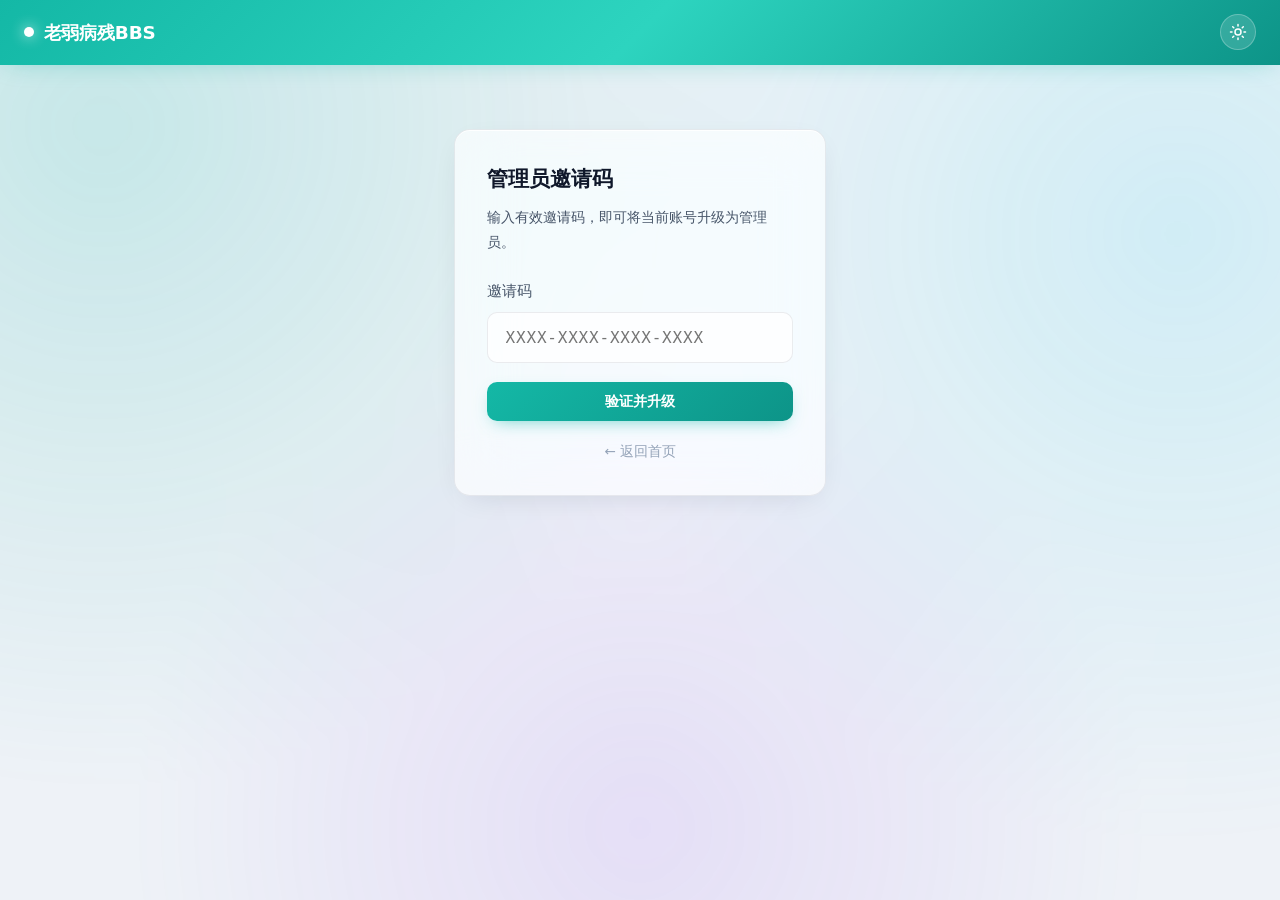
==== admin-entry.html @ 7c7fd23f "Add files via upload" ====
<!DOCTYPE html>
<html lang="zh-CN" data-theme="dark">
<head>
<meta charset="UTF-8">
<meta name="viewport" content="width=device-width, initial-scale=1.0">
<meta name="robots" content="noindex, nofollow">
<title>·</title>
<link rel="stylesheet" href="assets/style.css">
<script>
  (function () {
    try {
      const saved = localStorage.getItem('theme')
      const prefersDark = window.matchMedia('(prefers-color-scheme: dark)').matches
      document.documentElement.setAttribute('data-theme', saved || (prefersDark ? 'dark' : 'light'))
    } catch (e) {}
  })()
</script>
</head>
<body>

<nav class="main-header">
  <div class="header-inner">
    <a href="index.html" class="brand nav-logo">
      <span class="brand-name">老弱病残BBS</span>
    </a>
    <div style="flex:1;"></div>
    <div class="header-actions">
      <button class="theme-toggle" id="theme-toggle" aria-label="切换主题">
        <svg class="icon-sun" viewBox="0 0 24 24" fill="none" stroke="currentColor" stroke-width="2" stroke-linecap="round" stroke-linejoin="round">
          <circle cx="12" cy="12" r="4"/>
          <path d="M12 2v2M12 20v2M4.93 4.93l1.41 1.41M17.66 17.66l1.41 1.41M2 12h2M20 12h2M6.34 17.66l-1.41 1.41M19.07 4.93l-1.41 1.41"/>
        </svg>
        <svg class="icon-moon" viewBox="0 0 24 24" fill="none" stroke="currentColor" stroke-width="2" stroke-linecap="round" stroke-linejoin="round">
          <path d="M21 12.79A9 9 0 1 1 11.21 3 7 7 0 0 0 21 12.79z"/>
        </svg>
      </button>
    </div>
  </div>
</nav>

<div class="page" style="max-width:420px;padding-top:4rem;">
  <div class="card" style="padding:2rem;">
    <h2 style="margin-bottom:0.5rem;">管理员邀请码</h2>
    <p style="color:var(--text-dim);font-size:0.9rem;margin-bottom:1.5rem;">
      输入有效邀请码，即可将当前账号升级为管理员。
    </p>

    <div id="msg" class="msg" style="display:none;"></div>

    <form id="form">
      <div class="form-group">
        <label>邀请码</label>
        <input id="code" type="text" required placeholder="XXXX-XXXX-XXXX-XXXX"
               autocomplete="off" autocapitalize="characters" spellcheck="false"
               style="font-family:ui-monospace,monospace;letter-spacing:0.05em;">
      </div>
      <button type="submit" class="btn btn-primary" style="width:100%;" id="submit-btn">
        验证并升级
      </button>
    </form>

    <p style="text-align:center;margin-top:1.2rem;font-size:0.85rem;">
      <a href="index.html" style="color:var(--text-muted);">← 返回首页</a>
    </p>
  </div>
</div>

<script type="module">
import { supabase } from './assets/supabase.js'
import { $, showMsg, initTheme, getUser } from './assets/app.js'

initTheme()

const user = await getUser()
if (!user) {
  const redirect = encodeURIComponent(location.pathname)
  location.href = `login.html?redirect=${redirect}`
  throw new Error('redirecting')
}

// ★ 已是管理员直接跳走，不允许重复兑换
const { data: meProfile } = await supabase
  .from('profiles')
  .select('role')
  .eq('id', user.id)
  .single()

if (meProfile?.role === 'admin') {
  location.href = 'admin.html'
  throw new Error('already admin')
}

$('#form').onsubmit = async (e) => {
  e.preventDefault()
  const btn = $('#submit-btn')
  btn.disabled = true
  const orig = btn.textContent
  btn.textContent = '验证中…'

  const code = $('#code').value.trim()

  const { data, error } = await supabase.rpc('redeem_admin_invite', {
    input_code: code
  })

  if (error) {
    showMsg($('#msg'), error.message || '请求失败', 'error')
    btn.disabled = false
    btn.textContent = orig
    return
  }

  if (!data?.success) {
    showMsg($('#msg'), data?.error || '邀请码无效', 'error')
    btn.disabled = false
    btn.textContent = orig
    return
  }

  showMsg($('#msg'), '升级成功，正在进入管理面板…', 'success')
  setTimeout(() => { location.href = 'admin.html' }, 900)
}
</script>
</body>
</html>
---- assets/style.css ----
/* ============================================================
   老弱病残BBS - 完整样式表
   ============================================================ */

* { margin: 0; padding: 0; box-sizing: border-box; }

:root {
  --primary: #14b8a6;
  --primary-light: #2dd4bf;
  --primary-dark: #0d9488;
  --accent: #22d3ee;
  --accent-2: #a855f7;
  --ease: cubic-bezier(0.16, 1, 0.3, 1);
  --ease-smooth: cubic-bezier(0.4, 0, 0.2, 1);
}

/* ============ 深色主题 ============ */
[data-theme="dark"] {
  --bg: #0a0e1a;
  --bg-soft: #0f1422;
  --header-bg: linear-gradient(135deg, #0d9488 0%, #14b8a6 50%, #0f766e 100%);
  --header-text: #f0fdfa;
  --card-bg: rgba(255, 255, 255, 0.055);
  --card-bg-hover: rgba(255, 255, 255, 0.085);
  --card-edge: rgba(255, 255, 255, 0.12);
  --input-bg: rgba(255, 255, 255, 0.05);
  --border: rgba(255, 255, 255, 0.09);
  --border-hover: rgba(45, 212, 191, 0.5);
  --text: #e2e8f0;
  --text-strong: #f8fafc;
  --text-dim: #94a3b8;
  --text-muted: #64748b;
  --card-shadow: 0 8px 32px -12px rgba(0, 0, 0, 0.6),
                 inset 0 1px 0 0 rgba(255, 255, 255, 0.06);
  --card-shadow-hover: 0 20px 44px -20px rgba(20, 184, 166, 0.5),
                       inset 0 1px 0 0 rgba(255, 255, 255, 0.1);
  --blob-1: rgba(20, 184, 166, 0.32);
  --blob-2: rgba(34, 211, 238, 0.22);
  --blob-3: rgba(168, 85, 247, 0.18);
  --noise-opacity: 0.035;
  color-scheme: dark;
}

/* ============ 浅色主题 ============ */
[data-theme="light"] {
  --bg: #eef2f7;
  --bg-soft: #ffffff;
  --header-bg: linear-gradient(135deg, #14b8a6 0%, #2dd4bf 50%, #0d9488 100%);
  --header-text: #ffffff;
  --card-bg: rgba(255, 255, 255, 0.7);
  --card-bg-hover: rgba(255, 255, 255, 0.9);
  --card-edge: rgba(255, 255, 255, 0.95);
  --input-bg: rgba(255, 255, 255, 0.75);
  --border: rgba(15, 23, 42, 0.08);
  --border-hover: rgba(20, 184, 166, 0.45);
  --text: #1e293b;
  --text-strong: #0f172a;
  --text-dim: #475569;
  --text-muted: #94a3b8;
  --card-shadow: 0 8px 32px -14px rgba(15, 23, 42, 0.16),
                 inset 0 1px 0 0 rgba(255, 255, 255, 0.85);
  --card-shadow-hover: 0 20px 44px -20px rgba(20, 184, 166, 0.35),
                       inset 0 1px 0 0 rgba(255, 255, 255, 0.95);
  --blob-1: rgba(20, 184, 166, 0.18);
  --blob-2: rgba(34, 211, 238, 0.14);
  --blob-3: rgba(168, 85, 247, 0.12);
  --noise-opacity: 0.02;
  color-scheme: light;
}

html.theme-transitioning,
html.theme-transitioning *,
html.theme-transitioning *::before,
html.theme-transitioning *::after {
  transition: background-color 0.55s var(--ease-smooth),
              border-color 0.55s var(--ease-smooth),
              color 0.55s var(--ease-smooth),
              box-shadow 0.55s var(--ease-smooth) !important;
}

html { scroll-behavior: smooth; }

body {
  font-family: 'Inter', 'Segoe UI', 'Microsoft YaHei', system-ui, sans-serif;
  background: var(--bg);
  color: var(--text);
  line-height: 1.7;
  min-height: 100vh;
  overflow-x: hidden;
  position: relative;
  -webkit-font-smoothing: antialiased;
  transition: background-color 0.5s var(--ease-smooth), color 0.5s var(--ease-smooth);
}

body::before {
  content: '';
  position: fixed;
  inset: -10%;
  background:
    radial-gradient(circle at 15% 20%, var(--blob-1) 0%, transparent 42%),
    radial-gradient(circle at 85% 30%, var(--blob-2) 0%, transparent 40%),
    radial-gradient(circle at 50% 85%, var(--blob-3) 0%, transparent 42%);
  z-index: -2;
  animation: blobDrift 40s ease-in-out infinite;
  filter: blur(20px);
}
@keyframes blobDrift {
  0%, 100% { transform: translate(0, 0) scale(1); }
  25% { transform: translate(3%, -3%) scale(1.06); }
  50% { transform: translate(-2%, 2%) scale(0.97); }
  75% { transform: translate(2%, 3%) scale(1.04); }
}

body::after {
  content: '';
  position: fixed;
  inset: 0;
  z-index: -1;
  opacity: var(--noise-opacity);
  pointer-events: none;
  background-image: url("data:image/svg+xml,%3Csvg viewBox='0 0 200 200' xmlns='http://www.w3.org/2000/svg'%3E%3Cfilter id='n'%3E%3CfeTurbulence type='fractalNoise' baseFrequency='0.9' numOctaves='3'/%3E%3C/filter%3E%3Crect width='100%25' height='100%25' filter='url(%23n)'/%3E%3C/svg%3E");
  mix-blend-mode: overlay;
}

a { color: var(--primary-light); text-decoration: none; transition: color 0.25s; }
a:hover { color: var(--accent); }

/* ============ 滚动进度条 ============ */
.scroll-progress {
  position: fixed;
  top: 0; left: 0;
  height: 3px; width: 0%;
  background: linear-gradient(90deg, var(--primary), var(--accent));
  z-index: 1000;
  transition: width 0.1s ease-out;
  box-shadow: 0 0 12px rgba(20, 184, 166, 0.8);
}

/* ============ 主 Header ============ */
.main-header {
  background: var(--header-bg);
  color: var(--header-text);
  box-shadow: 0 4px 24px -8px rgba(20, 184, 166, 0.4);
  position: sticky;
  top: 0;
  z-index: 100;
}
.header-inner {
  max-width: 1400px;
  margin: 0 auto;
  padding: 0.9rem 1.5rem;
  display: flex;
  align-items: center;
  gap: 1.5rem;
  position: relative;
  z-index: 1;
}

.brand {
  display: flex;
  align-items: center;
  gap: 0.6rem;
  color: #fff !important;
  font-weight: 800;
  font-size: 1.15rem;
  letter-spacing: -0.01em;
  flex-shrink: 0;
  cursor: pointer;
  text-decoration: none;
}
.brand:hover { color: #fff !important; }
.brand::before {
  content: '';
  width: 10px; height: 10px;
  border-radius: 50%;
  background: #fff;
  box-shadow: 0 0 14px rgba(255,255,255,0.9);
  animation: pulse 2s ease-in-out infinite;
}
.brand-name { color: #fff; }
@keyframes pulse {
  0%, 100% { transform: scale(1); opacity: 1; }
  50% { transform: scale(1.3); opacity: 0.7; }
}

.main-nav {
  display: flex;
  gap: 0.3rem;
  flex-wrap: wrap;
  flex: 1;
  min-width: 0;
  flex-shrink: 1;
}
.main-nav a {
  color: rgba(255,255,255,0.85) !important;
  padding: 0.5rem 1rem;
  border-radius: 8px;
  font-size: 0.95rem;
  font-weight: 500;
  text-decoration: none;
  display: inline-block;
}
.main-nav a:hover,
.main-nav a.active {
  color: #fff !important;
  background: rgba(255,255,255,0.15);
}

.header-actions {
  display: flex;
  align-items: center;
  gap: 0.7rem;
  flex-shrink: 0;
}
.nav-right { display: flex; align-items: center; gap: 0.5rem; }

/* ============ 顶部搜索框 ============ */
.header-search {
  display: flex;
  align-items: center;
  gap: 0.5rem;
  position: relative;
  flex: 0 0 auto;
  width: 220px;
  padding: 0 0.9rem;
  height: 38px;
  background: rgba(255,255,255,0.12);
  border: 1px solid rgba(255,255,255,0.22);
  border-radius: 999px;
  transition: all 0.3s var(--ease);
}
.header-search:focus-within {
  background: rgba(255,255,255,0.22);
  border-color: rgba(255,255,255,0.45);
  box-shadow: 0 0 0 3px rgba(255,255,255,0.1);
  width: 260px;
}
.header-search .search-icon {
  width: 16px; height: 16px;
  stroke: rgba(255,255,255,0.75);
  flex-shrink: 0;
}
.header-search input {
  flex: 1;
  background: transparent;
  border: none;
  padding: 0;
  color: #fff;
  font-family: inherit;
  font-size: 0.9rem;
  outline: none;
  min-width: 0;
  height: auto;
  box-shadow: none;
}
.header-search input::placeholder { color: rgba(255,255,255,0.6); }
.header-search input:focus { box-shadow: none; background: transparent; border: none; }
.search-clear {
  width: 22px; height: 22px;
  border-radius: 50%;
  border: none;
  background: rgba(255,255,255,0.2);
  color: #fff;
  display: flex;
  align-items: center;
  justify-content: center;
  cursor: pointer;
  padding: 0;
  flex-shrink: 0;
  transition: background 0.2s;
}
.search-clear:hover { background: rgba(255,255,255,0.35); }
.search-clear svg { width: 12px; height: 12px; stroke: currentColor; }

/* ============ 主题切换 ============ */
.theme-toggle {
  width: 36px; height: 36px;
  border-radius: 50%;
  background: rgba(255,255,255,0.15);
  border: 1px solid rgba(255,255,255,0.25);
  display: flex;
  align-items: center;
  justify-content: center;
  cursor: pointer;
  position: relative;
  overflow: hidden;
  transition: transform 0.4s var(--ease), background 0.3s;
}
.theme-toggle:hover {
  transform: rotate(18deg) scale(1.08);
  background: rgba(255,255,255,0.25);
}
.theme-toggle svg {
  width: 18px; height: 18px;
  position: absolute;
  top: 50%; left: 50%;
  margin: -9px 0 0 -9px;
  stroke: #fff;
  transition: opacity 0.45s var(--ease), transform 0.55s var(--ease);
}
[data-theme="dark"] .icon-sun { opacity: 0; transform: rotate(90deg) scale(0.4); }
[data-theme="dark"] .icon-moon { opacity: 1; transform: rotate(0) scale(1); }
[data-theme="light"] .icon-sun { opacity: 1; transform: rotate(0) scale(1); }
[data-theme="light"] .icon-moon { opacity: 0; transform: rotate(-90deg) scale(0.4); }

/* ============ 用户悬停菜单 ============ */
.user-menu { position: relative; z-index: 9999; }
.user-trigger {
  display: inline-flex;
  align-items: center;
  gap: 0.5rem;
  padding: 0.35rem 0.75rem 0.35rem 0.35rem;
  border-radius: 999px;
  background: rgba(255,255,255,0.12);
  border: 1px solid rgba(255,255,255,0.22);
  color: #fff;
  font-family: inherit;
  font-size: 0.9rem;
  font-weight: 600;
  cursor: pointer;
  transition: all 0.25s var(--ease);
}
.user-trigger:hover {
  background: rgba(255,255,255,0.22);
  border-color: rgba(255,255,255,0.4);
}
.user-avatar {
  width: 28px; height: 28px;
  border-radius: 50%;
  background: linear-gradient(135deg, #fff, #d1fae5);
  color: var(--primary-dark);
  display: flex;
  align-items: center;
  justify-content: center;
  font-weight: 800;
  font-size: 0.85rem;
  flex-shrink: 0;
}
.user-name { max-width: 90px; overflow: hidden; text-overflow: ellipsis; white-space: nowrap; }
.user-wood {
  display: inline-flex;
  align-items: center;
  gap: 0.2rem;
  padding: 0.15rem 0.5rem;
  border-radius: 999px;
  background: rgba(255,255,255,0.15);
  font-size: 0.78rem;
  font-weight: 700;
}
.user-wood svg { width: 12px; height: 12px; }
.user-trigger .chevron {
  width: 14px; height: 14px;
  transition: transform 0.3s var(--ease);
}
.user-menu.open .chevron { transform: rotate(180deg); }

.user-dropdown {
  position: absolute;
  top: calc(100% + 10px);
  right: 0;
  min-width: 240px;
  padding: 0.4rem;
  background: var(--card-bg);
  backdrop-filter: blur(28px) saturate(180%);
  -webkit-backdrop-filter: blur(28px) saturate(180%);
  border: 1px solid var(--border);
  border-radius: 14px;
  box-shadow: 0 20px 44px -20px rgba(0,0,0,0.6),
              0 0 0 1px rgba(255,255,255,0.05);
  opacity: 0;
  visibility: hidden;
  transform: translateY(-6px) scale(0.98);
  transform-origin: top right;
  transition: opacity 0.22s var(--ease), transform 0.22s var(--ease),
              visibility 0.22s var(--ease);
  z-index: 9999;
}
.user-menu.open .user-dropdown {
  opacity: 1;
  visibility: visible;
  transform: translateY(0) scale(1);
}

.dropdown-header {
  display: flex;
  align-items: center;
  gap: 0.7rem;
  padding: 0.7rem 0.75rem;
  border-bottom: 1px solid var(--border);
  margin-bottom: 0.35rem;
}
.user-avatar-lg {
  width: 40px; height: 40px;
  border-radius: 50%;
  background: linear-gradient(135deg, var(--primary), var(--primary-dark));
  color: #fff;
  display: flex;
  align-items: center;
  justify-content: center;
  font-weight: 800;
  font-size: 1.05rem;
  flex-shrink: 0;
  box-shadow: 0 4px 12px -4px rgba(20, 184, 166, 0.5);
}
.dropdown-username {
  font-size: 0.95rem;
  font-weight: 700;
  color: var(--text-strong);
  overflow: hidden;
  text-overflow: ellipsis;
  white-space: nowrap;
}
.dropdown-wood {
  display: flex;
  align-items: center;
  gap: 0.25rem;
  font-size: 0.8rem;
  color: var(--primary-light);
  font-weight: 600;
  margin-top: 0.15rem;
}
.dropdown-wood svg { width: 13px; height: 13px; }

.dropdown-item {
  display: flex;
  align-items: center;
  gap: 0.65rem;
  padding: 0.6rem 0.75rem;
  border-radius: 9px;
  color: var(--text-dim);
  font-family: inherit;
  font-size: 0.92rem;
  font-weight: 500;
  cursor: pointer;
  border: none;
  background: transparent;
  width: 100%;
  text-align: left;
  transition: all 0.18s var(--ease);
}
.dropdown-item:hover {
  background: var(--card-bg-hover);
  color: var(--text-strong);
}
.dropdown-item svg {
  width: 17px; height: 17px;
  stroke: currentColor;
  fill: none;
  stroke-width: 2;
  stroke-linecap: round;
  stroke-linejoin: round;
  flex-shrink: 0;
}
.dropdown-divider { height: 1px; background: var(--border); margin: 0.35rem 0.4rem; }
.dropdown-logout { color: #f87171; }
.dropdown-logout:hover { background: rgba(239, 68, 68, 0.1); color: #f87171; }

/* ============ 页面容器 ============ */
.page {
  max-width: 1400px;
  margin: 0 auto;
  padding: 1.5rem 1.5rem 3rem;
  position: relative;
  z-index: 1;
}

/* ============ 统计 + 时钟 ============ */
.stats-panel {
  display: grid;
  grid-template-columns: 1fr auto;
  gap: 1.5rem;
  margin-bottom: 1.5rem;
}
.stats-grid {
  display: grid;
  grid-template-columns: repeat(5, 1fr);
  gap: 0.8rem;
}
.stat-ball {
  background: var(--card-bg);
  border: 1px solid var(--border);
  border-radius: 16px;
  padding: 1rem 0.5rem;
  text-align: center;
  backdrop-filter: blur(24px) saturate(180%);
  -webkit-backdrop-filter: blur(24px) saturate(180%);
  box-shadow: var(--card-shadow);
  transition: transform 0.35s var(--ease), border-color 0.35s;
}
.stat-ball:hover { transform: translateY(-3px); border-color: var(--border-hover); }
.ball-icon {
  width: 44px; height: 44px;
  border-radius: 50%;
  margin: 0 auto 0.5rem;
  background: linear-gradient(135deg, var(--primary), var(--primary-dark));
  color: #fff;
  display: flex;
  align-items: center;
  justify-content: center;
  font-weight: 800;
  font-size: 1.1rem;
  box-shadow: 0 4px 16px -4px rgba(20, 184, 166, 0.6);
}
.ball-num { font-size: 1.25rem; font-weight: 800; color: var(--text-strong); line-height: 1.1; }
.ball-label { font-size: 0.72rem; color: var(--text-muted); margin-top: 0.2rem; }

/* ============ 磨砂时钟 ============ */
.chart_sd {
  min-width: 260px;
  padding: 1rem 1.4rem;
  border-radius: 16px;
  background: var(--card-bg);
  border: 1px solid var(--card-edge);
  backdrop-filter: blur(28px) saturate(180%);
  -webkit-backdrop-filter: blur(28px) saturate(180%);
  box-shadow: var(--card-shadow);
  position: relative;
  overflow: hidden;
  text-align: right;
}
.chart_sd::after {
  content: '';
  position: absolute;
  top: 0; left: 15%; right: 15%;
  height: 1px;
  background: linear-gradient(90deg, transparent, var(--card-edge), transparent);
  pointer-events: none;
}
.chart_sd:hover {
  border-color: var(--border-hover);
  box-shadow: var(--card-shadow-hover);
  background: var(--card-bg-hover);
}
#clock_c {
  font-family: 'Courier New', ui-monospace, monospace;
  font-size: 2.4rem;
  font-weight: 700;
  color: var(--text-strong);
  letter-spacing: 0.05em;
  line-height: 1;
  font-variant-numeric: tabular-nums;
}
.cweek {
  display: flex;
  align-items: baseline;
  justify-content: flex-end;
  gap: 0.35rem;
  margin-top: 0.45rem;
  font-family: 'Courier New', ui-monospace, monospace;
  color: var(--text);
}
.cweek strong { font-weight: 700; font-size: 0.95rem; color: var(--text-strong); }
.cweek i { font-style: normal; font-size: 0.85rem; color: var(--text-dim); }
.cweek em { font-style: normal; font-size: 0.78rem; color: var(--text-muted); }
#date_c {
  font-family: 'Courier New', ui-monospace, monospace;
  font-size: 0.9rem;
  color: var(--text-dim);
  margin-top: 0.3rem;
}

/* ============ 三栏布局 ============ */
.layout {
  display: grid;
  grid-template-columns: 280px 1fr 260px;
  gap: 1.2rem;
  align-items: start;
}
.col-main { min-width: 0; }
.col-side { display: flex; flex-direction: column; gap: 1rem; }

/* ============ 通用卡片 ============ */
.card {
  background: var(--card-bg);
  backdrop-filter: blur(28px) saturate(180%);
  -webkit-backdrop-filter: blur(28px) saturate(180%);
  border: 1px solid var(--border);
  border-radius: 16px;
  padding: 1rem 1.1rem;
  position: relative;
  overflow: hidden;
  box-shadow: var(--card-shadow);
  transition: transform 0.4s var(--ease), box-shadow 0.4s var(--ease),
              border-color 0.35s, background 0.35s;
}
.card::before {
  content: '';
  position: absolute;
  inset: 0;
  background: radial-gradient(500px circle at var(--mx, 50%) var(--my, 50%),
              rgba(20, 184, 166, 0.12), transparent 40%);
  opacity: 0;
  transition: opacity 0.5s;
  pointer-events: none;
  z-index: 0;
}
.card:hover::before { opacity: 1; }
.card > * { position: relative; z-index: 1; }

.card-title-bar {
  display: flex;
  justify-content: space-between;
  align-items: center;
  margin-bottom: 0.8rem;
  font-size: 0.9rem;
  font-weight: 600;
  color: var(--text-strong);
}

/* ============ 公告卡片 ============ */
.announcement-card .card-title-bar {
  border-bottom: 1px solid var(--border);
  padding-bottom: 0.7rem;
  margin-bottom: 0.6rem;
}
.announcement-count { font-size: 0.75rem; color: var(--text-muted); font-weight: 500; }
.announcement-list { display: flex; flex-direction: column; gap: 0.25rem; }
.announcement-item {
  display: flex;
  align-items: center;
  gap: 0.6rem;
  padding: 0.65rem 0.7rem;
  border-radius: 10px;
  cursor: pointer;
  transition: all 0.25s var(--ease);
  border: 1px solid transparent;
}
.announcement-item:hover {
  background: var(--card-bg-hover);
  border-color: var(--border);
  transform: translateX(3px);
}
.announcement-icon { font-size: 1rem; flex-shrink: 0; }
.announcement-title {
  flex: 1;
  font-size: 0.88rem;
  color: var(--text-dim);
  font-weight: 500;
  overflow: hidden;
  text-overflow: ellipsis;
  white-space: nowrap;
  transition: color 0.25s;
}
.announcement-item:hover .announcement-title { color: var(--text-strong); }
.announcement-arrow {
  width: 14px; height: 14px;
  stroke: var(--text-muted);
  flex-shrink: 0;
  transition: transform 0.25s var(--ease), stroke 0.25s;
}
.announcement-item:hover .announcement-arrow {
  stroke: var(--primary-light);
  transform: translateX(3px);
}

/* ============ 公告弹窗 ============ */
.announcement-modal-mask {
  position: fixed;
  inset: 0;
  z-index: 99999;
  background: rgba(0, 0, 0, 0.75);
  backdrop-filter: blur(6px);
  -webkit-backdrop-filter: blur(6px);
  display: flex;
  align-items: center;
  justify-content: center;
  padding: 1.5rem;
  animation: fadeIn 0.25s ease;
}
@keyframes fadeIn { from { opacity: 0; } to { opacity: 1; } }
@keyframes fadeOut { from { opacity: 1; } to { opacity: 0; } }

.announcement-modal {
  width: 100%;
  max-width: 720px;
  max-height: 85vh;
  display: flex;
  flex-direction: column;
  background: var(--card-bg);
  backdrop-filter: blur(30px) saturate(180%);
  -webkit-backdrop-filter: blur(30px) saturate(180%);
  border: 1px solid var(--border);
  border-radius: 20px;
  box-shadow: 0 40px 100px -30px rgba(0, 0, 0, 0.9);
  overflow: hidden;
  animation: modalIn 0.35s var(--ease);
}
@keyframes modalIn {
  from { opacity: 0; transform: scale(0.94) translateY(30px); }
  to { opacity: 1; transform: scale(1) translateY(0); }
}
.announcement-modal-head {
  display: flex;
  justify-content: space-between;
  align-items: flex-start;
  gap: 1rem;
  padding: 1.5rem 1.8rem 1.2rem;
  border-bottom: 1px solid var(--border);
  flex-shrink: 0;
}
.announcement-modal-label {
  font-size: 0.78rem;
  color: var(--primary-light);
  font-weight: 700;
  letter-spacing: 0.08em;
  margin-bottom: 0.35rem;
}
.announcement-modal-title {
  font-size: 1.4rem;
  font-weight: 800;
  color: var(--text-strong);
  line-height: 1.3;
  letter-spacing: -0.01em;
  margin: 0 0 0.3rem 0;
}
.announcement-modal-date { font-size: 0.82rem; color: var(--text-muted); }
.announcement-modal-close {
  width: 34px; height: 34px;
  border-radius: 50%;
  border: 1px solid var(--border);
  background: var(--card-bg);
  color: var(--text-dim);
  display: flex;
  align-items: center;
  justify-content: center;
  cursor: pointer;
  flex-shrink: 0;
  transition: all 0.25s var(--ease);
}
.announcement-modal-close:hover {
  background: var(--card-bg-hover);
  border-color: var(--border-hover);
  color: var(--text-strong);
  transform: rotate(90deg);
}
.announcement-modal-close svg { width: 16px; height: 16px; stroke: currentColor; }
.announcement-modal-body {
  padding: 1.5rem 1.8rem;
  overflow-y: auto;
  color: var(--text);
  font-size: 1.02rem;
  line-height: 1.85;
  flex: 1;
  word-break: break-word;
}
.announcement-modal-body strong { color: var(--text-strong); font-weight: 700; }
.announcement-modal-foot {
  padding: 1rem 1.8rem 1.4rem;
  border-top: 1px solid var(--border);
  display: flex;
  justify-content: flex-end;
  flex-shrink: 0;
}
.announcement-modal-foot .btn { min-width: 100px; }

/* ============ 版块列表（左侧栏） ============ */
.board-list { display: flex; flex-direction: column; gap: 0.3rem; }
.board-item {
  display: flex;
  justify-content: space-between;
  align-items: center;
  padding: 0.5rem 0.7rem;
  border-radius: 8px;
  font-size: 0.88rem;
  color: var(--text-dim);
  transition: all 0.25s var(--ease);
}
.board-item:hover { background: var(--card-bg-hover); color: var(--text-strong); }
.board-item.active {
  background: rgba(20, 184, 166, 0.12);
  color: var(--primary-light);
  border: 1px solid rgba(20, 184, 166, 0.25);
}
.board-count { font-size: 0.78rem; color: var(--text-muted); }

/* ============ 标签页 ============ */
.tabs-card { padding: 0.4rem; margin-bottom: 1rem; }
.tabs { display: flex; gap: 0.3rem; flex-wrap: wrap; }
.tab {
  padding: 0.55rem 1.1rem;
  border-radius: 10px;
  border: none;
  background: transparent;
  color: var(--text-dim);
  font-family: inherit;
  font-size: 0.9rem;
  font-weight: 600;
  cursor: pointer;
  transition: all 0.25s var(--ease);
}
.tab:hover { color: var(--text-strong); background: var(--card-bg-hover); }
.tab.active {
  background: linear-gradient(135deg, var(--primary), var(--primary-dark));
  color: #fff;
  box-shadow: 0 4px 12px -4px rgba(20, 184, 166, 0.6);
}

/* ============ 帖子卡片 ============ */
.post-card {
  margin-bottom: 0.8rem;
  padding: 1.1rem 1.2rem;
  position: relative;
  cursor: pointer;
  transition: transform 0.4s var(--ease),
              box-shadow 0.4s var(--ease),
              border-color 0.35s var(--ease),
              background 0.35s var(--ease);
}
.post-card .post-link {
  position: absolute;
  inset: 0;
  z-index: 2;
  border-radius: inherit;
  text-decoration: none;
  color: transparent;
}
.post-card .post-link:focus-visible {
  outline: 2px solid var(--primary);
  outline-offset: -2px;
  border-radius: inherit;
}
.post-card > *:not(.post-link) {
  position: relative;
  z-index: 1;
}
.post-card button,
.post-card .btn,
.post-card a:not(.post-link) {
  position: relative;
  z-index: 3;
}
.post-card::after {
  content: '';
  position: absolute;
  left: 0; top: 0; bottom: 0;
  width: 3px;
  border-radius: 0 3px 3px 0;
  background: linear-gradient(180deg, var(--primary), var(--primary-light));
  opacity: 0;
  transform: scaleY(0.35);
  transition: opacity 0.35s var(--ease), transform 0.4s var(--ease);
  pointer-events: none;
  z-index: 4;
}
.post-card:hover {
  transform: translateY(-6px) scale(1.004);
  border-color: var(--border-hover);
  background: var(--card-bg-hover);
  box-shadow: 0 24px 48px -20px rgba(20, 184, 166, 0.55),
              0 0 0 1px rgba(45, 212, 191, 0.2);
}
.post-card:hover::after { opacity: 1; transform: scaleY(1); }
.post-card .card-head {
  display: flex;
  align-items: center;
  gap: 0.6rem;
  margin-bottom: 0.5rem;
}
.post-card h3 {
  font-size: 1.02rem;
  margin-bottom: 0.4rem;
  color: var(--text-strong);
  line-height: 1.4;
  transition: color 0.3s var(--ease);
}
.post-card:hover h3 { color: var(--primary-light); }
.post-card .card-body {
  color: var(--text-dim);
  font-size: 0.88rem;
  line-height: 1.65;
  margin-top: 0.4rem;
  transition: color 0.3s var(--ease);
}
.post-card:hover .card-body { color: var(--text); }
.post-card .card-foot {
  display: flex;
  justify-content: space-between;
  align-items: center;
  margin-top: 0.8rem;
  padding-top: 0.7rem;
  border-top: 1px solid var(--border);
  font-size: 0.78rem;
  color: var(--text-muted);
  gap: 1rem;
}
.post-card .card-foot .stat {
  display: inline-flex;
  align-items: center;
  gap: 0.35rem;
  transition: transform 0.35s var(--ease), color 0.3s var(--ease);
}
.post-card:hover .card-foot .stat:last-child {
  transform: translateX(5px);
  color: var(--primary-light);
}
.post-card .card-foot svg {
  width: 14px; height: 14px;
  stroke: currentColor;
  fill: none;
  stroke-width: 2;
  stroke-linecap: round;
  stroke-linejoin: round;
  vertical-align: middle;
}

/* ============ 头像 ============ */
.avatar {
  width: 30px; height: 30px;
  border-radius: 50%;
  background: linear-gradient(135deg, var(--primary), var(--primary-dark));
  display: flex;
  align-items: center;
  justify-content: center;
  font-weight: 700;
  font-size: 0.78rem;
  color: #fff;
  flex-shrink: 0;
  border: 1px solid rgba(255,255,255,0.15);
}

/* ============ 右侧栏 ============ */
.signin-card { text-align: center; }
.signin-head {
  display: flex;
  justify-content: space-between;
  align-items: center;
  margin-bottom: 0.8rem;
  font-size: 0.9rem;
  font-weight: 600;
  color: var(--text-strong);
}
.signin-count { font-size: 0.78rem; color: var(--text-muted); }
.signin-btn { width: 100%; }
.signin-hint { margin-top: 0.6rem; font-size: 0.78rem; color: var(--text-muted); }

.action-card { display: flex; flex-direction: column; gap: 0.5rem; padding: 0.8rem; }
.action-btn {
  padding: 0.7rem 1rem;
  border-radius: 10px;
  text-align: center;
  font-size: 0.9rem;
  font-weight: 600;
  background: var(--card-bg);
  color: var(--text);
  border: 1px solid var(--border);
  transition: all 0.25s var(--ease);
}
.action-btn:hover {
  background: var(--card-bg-hover);
  border-color: var(--border-hover);
  color: var(--text-strong);
}
.action-btn.primary {
  background: linear-gradient(135deg, var(--primary), var(--primary-dark));
  color: #fff;
  border: none;
  box-shadow: 0 4px 14px -6px rgba(20, 184, 166, 0.7);
}
.action-btn.primary:hover { color: #fff; }

.info-list { display: flex; flex-direction: column; gap: 0.5rem; }
.info-item {
  display: flex;
  justify-content: space-between;
  font-size: 0.82rem;
  color: var(--text-dim);
}
.info-item span:first-child { color: var(--text-muted); }

/* ============ 按钮 ============ */
.btn {
  display: inline-flex;
  align-items: center;
  justify-content: center;
  gap: 0.4rem;
  padding: 0.6rem 1.3rem;
  border-radius: 10px;
  font-size: 0.9rem;
  font-weight: 600;
  font-family: inherit;
  border: none;
  cursor: pointer;
  transition: all 0.3s var(--ease);
  white-space: nowrap;
  text-decoration: none;
}
.btn:disabled { opacity: 0.55; cursor: not-allowed; }
.btn-primary {
  background: linear-gradient(135deg, var(--primary), var(--primary-dark));
  color: #fff;
  box-shadow: 0 6px 18px -8px rgba(20, 184, 166, 0.7);
}
.btn-primary:hover:not(:disabled) {
  transform: translateY(-2px);
  box-shadow: 0 12px 26px -8px rgba(20, 184, 166, 0.9);
  color: #fff;
}
.btn-ghost {
  background: var(--card-bg);
  color: var(--text);
  border: 1px solid var(--border);
}
.btn-ghost:hover:not(:disabled) {
  background: var(--card-bg-hover);
  border-color: var(--border-hover);
  color: var(--text-strong);
}
.btn-sm { padding: 0.35rem 0.8rem; font-size: 0.8rem; border-radius: 8px; }

/* ============ 空状态 ============ */
.empty {
  text-align: center;
  padding: 3rem 1rem;
  color: var(--text-dim);
  font-size: 0.92rem;
  background: var(--card-bg);
  border: 1px solid var(--border);
  border-radius: 16px;
}
.empty svg {
  width: 40px; height: 40px;
  stroke: var(--text-muted);
  fill: none;
  stroke-width: 1.5;
  margin-bottom: 0.8rem;
  opacity: 0.5;
}

/* ============ 表单 ============ */
input, textarea, select {
  width: 100%;
  padding: 0.95rem 1.1rem;
  background: var(--input-bg);
  border: 1px solid var(--border);
  border-radius: 10px;
  color: var(--text);
  font-family: inherit;
  font-size: 1rem;
  outline: none;
  transition: border-color 0.25s var(--ease), box-shadow 0.25s var(--ease);
}
input:focus, textarea:focus, select:focus {
  border-color: var(--primary);
  box-shadow: 0 0 0 4px rgba(20, 184, 166, 0.12);
}
textarea {
  resize: vertical;
  min-height: 360px;
  line-height: 1.8;
  font-size: 1rem;
  padding: 1.1rem 1.3rem;
}
.form-group { margin-bottom: 1.2rem; }
.form-group label {
  display: block;
  font-size: 0.92rem;
  color: var(--text-dim);
  margin-bottom: 0.55rem;
  font-weight: 500;
}

/* ============ 提示消息 ============ */
.msg {
  padding: 0.85rem 1rem;
  border-radius: 10px;
  margin-bottom: 1rem;
  font-size: 0.9rem;
}
.msg-error {
  background: rgba(239, 68, 68, 0.1);
  border: 1px solid rgba(239, 68, 68, 0.3);
  color: #fca5a5;
}
[data-theme="light"] .msg-error { color: #b91c1c; }
.msg-success {
  background: rgba(34, 197, 94, 0.1);
  border: 1px solid rgba(34, 197, 94, 0.3);
  color: #86efac;
}
[data-theme="light"] .msg-success { color: #15803d; }

/* ============ 标题 ============ */
h1 {
  font-size: clamp(1.7rem, 4vw, 2.2rem);
  font-weight: 800;
  margin-bottom: 0.8rem;
  color: var(--text-strong);
  line-height: 1.2;
}
h2 {
  font-size: 1.3rem;
  font-weight: 700;
  margin-bottom: 1rem;
  color: var(--text-strong);
}

.tag {
  display: inline-block;
  padding: 0.15rem 0.6rem;
  border-radius: 6px;
  font-size: 0.72rem;
  font-weight: 600;
  background: rgba(34, 211, 238, 0.12);
  color: var(--accent);
  border: 1px solid rgba(34, 211, 238, 0.25);
}

/* ============ 帖子标签 ============ */
.post-tags {
  display: flex;
  flex-wrap: wrap;
  gap: 0.35rem;
  margin: 0.6rem 0 0.2rem;
}
.tag-major,
.tag-minor {
  display: inline-block;
  padding: 0.18rem 0.65rem;
  border-radius: 999px;
  font-size: 0.75rem;
  font-weight: 600;
  text-decoration: none;
  transition: all 0.25s var(--ease);
  white-space: nowrap;
}
.tag-major {
  background: rgba(20, 184, 166, 0.15);
  color: var(--primary-light);
  border: 1px solid rgba(20, 184, 166, 0.35);
}
.tag-major:hover {
  background: rgba(20, 184, 166, 0.28);
  color: #fff;
  transform: translateY(-1px);
}
.tag-minor {
  background: var(--card-bg-hover);
  color: var(--text-dim);
  border: 1px solid var(--border);
}
.tag-minor:hover {
  background: var(--card-bg);
  color: var(--text-strong);
  border-color: var(--border-hover);
  transform: translateY(-1px);
}
.tag-hint { font-size: 0.78rem; color: var(--text-muted); margin-top: 0.35rem; }

/* ============ 帖子正文 Markdown ============ */
.post-content {
  white-space: normal;
  line-height: 1.9;
  margin: 1.5rem 0;
  color: var(--text);
  font-size: 1.08rem;
  word-break: break-word;
}
.post-content > *:first-child { margin-top: 0; }
.post-content > *:last-child { margin-bottom: 0; }
.post-content p { margin: 1em 0; line-height: 1.9; font-size: 1.08rem; }
.post-content h1,
.post-content h2,
.post-content h3,
.post-content h4 {
  color: var(--text-strong);
  font-weight: 800;
  letter-spacing: -0.01em;
  margin: 1.6em 0 0.7em;
  line-height: 1.3;
}
.post-content h1 { font-size: 1.9rem; padding-bottom: 0.4em; border-bottom: 1px solid var(--border); }
.post-content h2 { font-size: 1.55rem; padding-bottom: 0.3em; border-bottom: 1px solid var(--border); }
.post-content h3 { font-size: 1.28rem; }
.post-content h4 { font-size: 1.12rem; }
.post-content a {
  color: var(--primary-light);
  text-decoration: underline;
  text-underline-offset: 3px;
  text-decoration-thickness: 1px;
  transition: color 0.2s;
}
.post-content a:hover { color: var(--accent); }
.post-content strong { color: var(--text-strong); font-weight: 700; }
.post-content em { font-style: italic; }
.post-content del { opacity: 0.6; }
.post-content ul,
.post-content ol { margin: 0.9em 0; padding-left: 1.8em; }
.post-content li { margin: 0.4em 0; line-height: 1.85; font-size: 1.05rem; }
.post-content blockquote {
  margin: 1.2em 0;
  padding: 0.8em 1.2em;
  border-left: 4px solid var(--primary);
  background: var(--card-bg);
  border-radius: 0 10px 10px 0;
  color: var(--text-dim);
  font-style: italic;
  font-size: 1.05rem;
}
.post-content blockquote p { margin: 0.4em 0; }
.post-content code {
  font-family: ui-monospace, 'Courier New', monospace;
  font-size: 0.9em;
  padding: 0.18em 0.45em;
  background: var(--card-bg-hover);
  border: 1px solid var(--border);
  border-radius: 5px;
  color: var(--primary-light);
}
.post-content pre {
  margin: 1.2em 0;
  padding: 1.1em 1.3em;
  background: var(--card-bg-hover);
  border: 1px solid var(--border);
  border-radius: 10px;
  overflow-x: auto;
  line-height: 1.65;
  font-size: 0.94rem;
}
.post-content pre code { padding: 0; background: none; border: none; color: var(--text); font-size: inherit; }
.post-content img {
  max-width: 100%;
  max-height: 500px;
  width: auto;
  height: auto;
  object-fit: contain;
  border-radius: 12px;
  margin: 1.2em auto;
  box-shadow: var(--card-shadow);
  display: block;
  cursor: zoom-in;
  transition: transform 0.3s var(--ease), box-shadow 0.3s var(--ease);
}
.post-content img:hover {
  transform: scale(1.01);
  box-shadow: 0 16px 44px -12px rgba(20, 184, 166, 0.5);
}
.post-content hr { border: none; height: 1px; background: var(--border); margin: 2em 0; }
.post-content table { width: 100%; border-collapse: collapse; margin: 1.2em 0; font-size: 1rem; }
.post-content th,
.post-content td { padding: 0.7em 1em; border: 1px solid var(--border); text-align: left; }
.post-content th { background: var(--card-bg-hover); color: var(--text-strong); font-weight: 700; }

/* ============================================================
   链接卡片（简约现代风）
   ============================================================ */
.link-card {
  display: flex;
  align-items: center;
  gap: 1rem;
  padding: 1.05rem 1.25rem;
  margin: 0.9em 0;
  background: var(--card-bg);
  border: 1px solid var(--border);
  border-radius: 16px;
  text-decoration: none;
  color: inherit;
  position: relative;
  overflow: hidden;
  transition:
    transform 0.4s var(--ease),
    border-color 0.4s var(--ease),
    box-shadow 0.4s var(--ease),
    background 0.4s var(--ease);
  box-shadow: var(--card-shadow);
  backdrop-filter: blur(24px) saturate(180%);
  -webkit-backdrop-filter: blur(24px) saturate(180%);
  isolation: isolate;
}
.link-card::before {
  content: '';
  position: absolute;
  inset: 0;
  background: linear-gradient(120deg,
              transparent 0%,
              var(--lc-glow) 50%,
              transparent 100%);
  opacity: 0;
  transition: opacity 0.5s var(--ease);
  pointer-events: none;
  z-index: 0;
}
.link-card::after {
  content: '';
  position: absolute;
  top: 0;
  left: -100%;
  width: 60%;
  height: 100%;
  background: linear-gradient(90deg,
              transparent,
              rgba(255, 255, 255, 0.08),
              transparent);
  transition: left 0.7s var(--ease);
  pointer-events: none;
  z-index: 1;
}
.link-card:hover {
  transform: translateY(-3px);
  border-color: var(--lc-color);
  background: var(--card-bg-hover);
  box-shadow:
    0 18px 44px -16px var(--lc-glow),
    0 0 0 1px var(--lc-color);
}
.link-card:hover::before { opacity: 1; }
.link-card:hover::after { left: 120%; }

.link-card > * {
  position: relative;
  z-index: 2;
}

.link-card-icon {
  width: 46px;
  height: 46px;
  border-radius: 14px;
  background: var(--lc-bg);
  border: 1px solid var(--lc-color);
  display: flex;
  align-items: center;
  justify-content: center;
  font-size: 1.4rem;
  flex-shrink: 0;
  transition:
    transform 0.5s var(--ease),
    box-shadow 0.5s var(--ease);
  box-shadow: 0 4px 14px -6px var(--lc-glow);
}
.link-card:hover .link-card-icon {
  transform: scale(1.08) rotate(-8deg);
  box-shadow: 0 8px 24px -8px var(--lc-glow);
}

.link-card-body {
  flex: 1;
  min-width: 0;
  display: flex;
  flex-direction: column;
  gap: 0.2rem;
}
.link-card-title {
  font-size: 1.02rem;
  font-weight: 700;
  color: var(--text-strong);
  line-height: 1.35;
  letter-spacing: -0.01em;
  transition: color 0.3s var(--ease);
}
.link-card:hover .link-card-title {
  color: var(--lc-color);
}
.link-card-desc {
  font-size: 0.86rem;
  color: var(--text-dim);
  line-height: 1.5;
  transition: color 0.3s var(--ease);
}
.link-card:hover .link-card-desc {
  color: var(--text);
}

.link-card-arrow {
  width: 34px;
  height: 34px;
  border-radius: 50%;
  display: flex;
  align-items: center;
  justify-content: center;
  flex-shrink: 0;
  background: var(--lc-bg);
  border: 1px solid var(--lc-color);
  color: var(--lc-color);
  transition:
    transform 0.5s var(--ease),
    background 0.4s var(--ease),
    color 0.4s var(--ease),
    box-shadow 0.4s var(--ease);
}
.link-card-arrow svg {
  width: 16px;
  height: 16px;
  transition: transform 0.4s var(--ease);
}
.link-card:hover .link-card-arrow {
  background: var(--lc-color);
  color: #fff;
  transform: translateX(4px);
  box-shadow: 0 8px 20px -6px var(--lc-glow);
}
.link-card:hover .link-card-arrow svg {
  transform: translateX(1px);
}

.link-card-blue {
  --lc-color: #3b82f6;
  --lc-bg: rgba(59, 130, 246, 0.12);
  --lc-glow: rgba(59, 130, 246, 0.4);
}
.link-card-green {
  --lc-color: #22c55e;
  --lc-bg: rgba(34, 197, 94, 0.12);
  --lc-glow: rgba(34, 197, 94, 0.4);
}
.link-card-purple {
  --lc-color: #a855f7;
  --lc-bg: rgba(168, 85, 247, 0.12);
  --lc-glow: rgba(168, 85, 247, 0.4);
}
.link-card-orange {
  --lc-color: #f59e0b;
  --lc-bg: rgba(245, 158, 11, 0.12);
  --lc-glow: rgba(245, 158, 11, 0.4);
}
.link-card-red {
  --lc-color: #ef4444;
  --lc-bg: rgba(239, 68, 68, 0.12);
  --lc-glow: rgba(239, 68, 68, 0.4);
}
.link-card-cyan {
  --lc-color: #06b6d4;
  --lc-bg: rgba(6, 182, 212, 0.12);
  --lc-glow: rgba(6, 182, 212, 0.4);
}

/* ============ 帖子操作区 ============ */
.post-actions {
  display: flex;
  align-items: center;
  gap: 0.8rem;
  margin-top: 1.5rem;
  padding-top: 1.2rem;
  border-top: 1px solid var(--border);
  flex-wrap: wrap;
}
.like-btn {
  display: inline-flex;
  align-items: center;
  gap: 0.5rem;
  padding: 0.55rem 1.2rem;
  border-radius: 999px;
  border: 1px solid var(--border);
  background: var(--card-bg);
  color: var(--text-dim);
  font-family: inherit;
  font-size: 0.95rem;
  font-weight: 600;
  cursor: pointer;
  transition: all 0.3s var(--ease);
}
.like-btn svg { width: 18px; height: 18px; transition: transform 0.35s var(--ease), fill 0.3s; }
.like-btn:hover {
  border-color: rgba(239, 68, 68, 0.4);
  color: #ef4444;
  background: rgba(239, 68, 68, 0.06);
}
.like-btn:hover svg { transform: scale(1.15); }
.like-btn:active svg { transform: scale(0.9); }
.like-btn.liked {
  background: rgba(239, 68, 68, 0.12);
  border-color: rgba(239, 68, 68, 0.45);
  color: #ef4444;
}
.like-btn.liked svg {
  fill: #ef4444;
  stroke: #ef4444;
  animation: likePop 0.4s var(--ease);
}
@keyframes likePop {
  0% { transform: scale(1); }
  40% { transform: scale(1.35); }
  100% { transform: scale(1); }
}

/* ============ 赞赏滚木 ============ */
.tip-btn {
  display: inline-flex;
  align-items: center;
  gap: 0.5rem;
  padding: 0.55rem 1.2rem;
  border-radius: 999px;
  border: 1px solid rgba(251, 191, 36, 0.4);
  background: rgba(251, 191, 36, 0.1);
  color: #fbbf24;
  font-family: inherit;
  font-size: 0.95rem;
  font-weight: 600;
  cursor: pointer;
  transition: all 0.3s var(--ease);
}
.tip-btn svg { width: 18px; height: 18px; stroke: currentColor; fill: none; stroke-width: 2; }
.tip-btn:hover {
  background: rgba(251, 191, 36, 0.2);
  border-color: rgba(251, 191, 36, 0.6);
  transform: translateY(-2px);
  box-shadow: 0 8px 20px -6px rgba(251, 191, 36, 0.5);
}
.tip-btn:active { transform: translateY(0); }
.tip-received {
  display: inline-flex;
  align-items: center;
  gap: 0.3rem;
  font-size: 0.88rem;
  color: #fbbf24;
  font-weight: 600;
  padding: 0.3rem 0.7rem;
  border-radius: 999px;
  background: rgba(251, 191, 36, 0.1);
}
.tip-received svg { width: 14px; height: 14px; }

.tip-modal-mask {
  position: fixed;
  inset: 0;
  z-index: 99998;
  background: rgba(0, 0, 0, 0.7);
  backdrop-filter: blur(4px);
  display: flex;
  align-items: center;
  justify-content: center;
  padding: 1.5rem;
  animation: fadeIn 0.25s ease;
}
.tip-modal {
  width: 100%;
  max-width: 400px;
  padding: 1.8rem;
  border-radius: 20px;
  background: var(--card-bg);
  backdrop-filter: blur(30px) saturate(180%);
  -webkit-backdrop-filter: blur(30px) saturate(180%);
  border: 1px solid var(--border);
  box-shadow: 0 30px 80px -20px rgba(0,0,0,0.8);
  animation: modalIn 0.3s var(--ease);
}
.tip-modal h3 {
  font-size: 1.2rem;
  color: var(--text-strong);
  margin-bottom: 0.4rem;
  text-align: center;
}
.tip-modal p {
  color: var(--text-dim);
  font-size: 0.88rem;
  text-align: center;
  margin-bottom: 1.5rem;
}
.tip-balance {
  display: inline-flex;
  align-items: center;
  gap: 0.3rem;
  color: var(--primary-light);
  font-weight: 700;
}
.tip-balance svg { width: 14px; height: 14px; }
.tip-options {
  display: grid;
  grid-template-columns: repeat(4, 1fr);
  gap: 0.5rem;
  margin-bottom: 1rem;
}
.tip-option {
  padding: 0.9rem 0.4rem;
  border-radius: 12px;
  background: var(--card-bg);
  border: 1.5px solid var(--border);
  color: var(--text);
  font-family: inherit;
  font-size: 0.95rem;
  font-weight: 700;
  cursor: pointer;
  transition: all 0.2s var(--ease);
}
.tip-option:hover { border-color: var(--border-hover); background: var(--card-bg-hover); }
.tip-option.selected {
  border-color: var(--primary);
  background: rgba(20, 184, 166, 0.15);
  color: var(--primary-light);
  box-shadow: 0 0 0 3px rgba(20, 184, 166, 0.12);
}
.tip-custom {
  display: flex;
  align-items: center;
  gap: 0.5rem;
  margin-bottom: 1.2rem;
}
.tip-custom input {
  text-align: center;
  font-weight: 700;
  font-size: 1rem;
  min-height: auto;
  padding: 0.7rem 1rem;
}
.tip-modal-actions { display: flex; gap: 0.6rem; }
.tip-modal-actions .btn { flex: 1; }

/* ============ 发帖工具栏 ============ */
.editor-toolbar {
  display: flex;
  align-items: center;
  gap: 0.3rem;
  flex-wrap: wrap;
  padding: 0.6rem;
  margin-bottom: 0.8rem;
  background: var(--card-bg);
  border: 1px solid var(--border);
  border-radius: 12px;
}
.editor-toolbar button {
  min-width: 40px;
  height: 36px;
  padding: 0 0.7rem;
  border-radius: 8px;
  background: transparent;
  border: 1px solid transparent;
  color: var(--text-dim);
  font-family: inherit;
  font-size: 0.95rem;
  font-weight: 600;
  cursor: pointer;
  transition: all 0.2s var(--ease);
  display: inline-flex;
  align-items: center;
  justify-content: center;
}
.editor-toolbar button:hover {
  background: var(--card-bg-hover);
  color: var(--text-strong);
  border-color: var(--border);
}
.editor-toolbar button:active { transform: scale(0.95); }
.editor-toolbar .toolbar-spacer { flex: 1; }
.editor-toolbar .tab-btn {
  padding: 0 1rem;
  font-size: 0.88rem;
  font-weight: 600;
  color: var(--text-muted);
}
.editor-toolbar .tab-btn.active {
  background: linear-gradient(135deg, var(--primary), var(--primary-dark));
  color: #fff;
  border-color: transparent;
  box-shadow: 0 3px 10px -4px rgba(20, 184, 166, 0.6);
}
.editor-toolbar .tab-btn.active:hover {
  background: linear-gradient(135deg, var(--primary), var(--primary-dark));
  color: #fff;
}

.preview-box {
  min-height: 360px;
  padding: 1.5rem 1.8rem;
  background: var(--input-bg);
  border: 1px solid var(--border);
  border-radius: 12px;
  margin: 0;
  font-size: 1.08rem;
  line-height: 1.9;
}
.preview-box:empty::before {
  content: '暂无内容';
  color: var(--text-muted);
  font-size: 0.95rem;
}

/* ============ 上传状态 ============ */
.upload-status {
  margin-top: 0.7rem;
  padding: 0.7rem 1rem;
  border-radius: 8px;
  font-size: 0.88rem;
  animation: msgIn 0.3s var(--ease);
}
@keyframes msgIn {
  from { opacity: 0; transform: translateY(-8px); }
  to { opacity: 1; transform: translateY(0); }
}
.upload-status.info {
  background: rgba(20, 184, 166, 0.1);
  border: 1px solid rgba(20, 184, 166, 0.3);
  color: var(--primary-light);
}
.upload-status.success {
  background: rgba(34, 197, 94, 0.1);
  border: 1px solid rgba(34, 197, 94, 0.3);
  color: #86efac;
}
.upload-status.error {
  background: rgba(239, 68, 68, 0.1);
  border: 1px solid rgba(239, 68, 68, 0.3);
  color: #fca5a5;
}
[data-theme="light"] .upload-status.success { color: #15803d; }
[data-theme="light"] .upload-status.error { color: #b91c1c; }

/* ============ 链接卡片弹窗 ============ */
.lc-modal-mask {
  position: fixed;
  inset: 0;
  z-index: 99998;
  background: rgba(0, 0, 0, 0.72);
  backdrop-filter: blur(6px);
  -webkit-backdrop-filter: blur(6px);
  display: flex;
  align-items: center;
  justify-content: center;
  padding: 1.5rem;
  animation: fadeIn 0.25s ease;
  overflow-y: auto;
}
.lc-modal {
  width: 100%;
  max-width: 520px;
  max-height: 90vh;
  overflow-y: auto;
  padding: 1.8rem;
  border-radius: 20px;
  background: var(--card-bg);
  backdrop-filter: blur(30px) saturate(180%);
  -webkit-backdrop-filter: blur(30px) saturate(180%);
  border: 1px solid var(--border);
  box-shadow: 0 30px 80px -20px rgba(0, 0, 0, 0.85);
  animation: modalIn 0.3s var(--ease);
}
.lc-modal-title {
  font-size: 1.25rem;
  font-weight: 800;
  color: var(--text-strong);
  margin-bottom: 0.3rem;
}
.lc-modal-sub {
  font-size: 0.85rem;
  color: var(--text-muted);
  margin-bottom: 1.4rem;
}
.lc-modal .form-group { margin-bottom: 1rem; }
.lc-modal label {
  display: block;
  font-size: 0.85rem;
  color: var(--text-dim);
  margin-bottom: 0.4rem;
  font-weight: 500;
}
.lc-modal input {
  padding: 0.7rem 0.9rem;
  font-size: 0.95rem;
  min-height: auto;
  height: auto;
}

.lc-icons {
  display: flex;
  gap: 0.4rem;
  flex-wrap: wrap;
}
.lc-icon-btn {
  width: 42px; height: 42px;
  border-radius: 10px;
  border: 1.5px solid var(--border);
  background: var(--card-bg);
  font-size: 1.2rem;
  cursor: pointer;
  display: flex;
  align-items: center;
  justify-content: center;
  transition: all 0.2s var(--ease);
  padding: 0;
}
.lc-icon-btn:hover {
  border-color: var(--border-hover);
  transform: translateY(-2px);
  background: var(--card-bg-hover);
}
.lc-icon-btn.selected {
  border-color: var(--primary);
  background: rgba(20, 184, 166, 0.15);
  box-shadow: 0 0 0 3px rgba(20, 184, 166, 0.12);
  transform: scale(1.05);
}

.lc-colors {
  display: flex;
  gap: 0.5rem;
  flex-wrap: wrap;
}
.lc-color-btn {
  width: 34px; height: 34px;
  border-radius: 50%;
  border: 2px solid transparent;
  cursor: pointer;
  transition: all 0.2s var(--ease);
  padding: 0;
  box-shadow: 0 2px 8px -2px rgba(0, 0, 0, 0.4);
}
.lc-color-btn:hover { transform: scale(1.15); }
.lc-color-btn.selected {
  border-color: #fff;
  box-shadow: 0 0 0 3px rgba(255, 255, 255, 0.25),
              0 4px 12px -2px rgba(0, 0, 0, 0.5);
  transform: scale(1.15);
}

.lc-preview {
  padding: 0.5rem;
  background: var(--input-bg);
  border: 1px dashed var(--border);
  border-radius: 12px;
}
.lc-preview .link-card {
  margin: 0;
  pointer-events: none;
}

.lc-actions {
  display: flex;
  gap: 0.6rem;
  margin-top: 1.4rem;
  padding-top: 1.2rem;
  border-top: 1px solid var(--border);
}
.lc-actions .btn { flex: 1; }

/* ============ 评论 ============ */
.comment { padding: 1.2rem 0; border-bottom: 1px solid var(--border); }
.comment:last-child { border-bottom: none; }
.comment-head {
  display: flex;
  justify-content: space-between;
  align-items: center;
  font-size: 0.88rem;
  color: var(--text-dim);
  margin-bottom: 0.65rem;
  gap: 0.6rem;
  flex-wrap: wrap;
}
.comment-head .btn-sm { padding: 0.28rem 0.7rem; font-size: 0.78rem; }
.comment-body {
  color: var(--text);
  white-space: pre-wrap;
  line-height: 1.8;
  font-size: 1.02rem;
}
.comment-replies {
  margin-top: 0.8rem;
  margin-left: 1.2rem;
  padding-left: 1rem;
  border-left: 2px solid var(--border);
}
.comment-reply { padding: 0.85rem 0; border-bottom: none; }
.comment-reply:not(:last-child) { border-bottom: 1px dashed var(--border); }
.reply-form-slot { margin-top: 0.6rem; }
.reply-form {
  margin-top: 0.4rem;
  padding: 0.9rem 1rem;
  background: var(--card-bg);
  border: 1px solid var(--border);
  border-radius: 10px;
  animation: replyIn 0.3s var(--ease);
}
@keyframes replyIn {
  from { opacity: 0; transform: translateY(-6px); }
  to { opacity: 1; transform: translateY(0); }
}
.reply-input {
  width: 100%;
  min-height: 70px;
  padding: 0.7rem 0.9rem;
  background: var(--input-bg);
  border: 1px solid var(--border);
  border-radius: 8px;
  color: var(--text);
  font-family: inherit;
  font-size: 0.95rem;
  line-height: 1.6;
  resize: vertical;
  outline: none;
  transition: border-color 0.25s var(--ease), box-shadow 0.25s var(--ease);
}
.reply-input:focus {
  border-color: var(--primary);
  box-shadow: 0 0 0 3px rgba(20, 184, 166, 0.12);
}
.reply-actions { display: flex; gap: 0.5rem; margin-top: 0.6rem; }

/* ============ 管理员标识 ============ */
.admin-badge {
  display: inline-flex;
  align-items: center;
  gap: 0.25rem;
  padding: 0.12rem 0.55rem;
  border-radius: 999px;
  font-size: 0.68rem;
  font-weight: 700;
  letter-spacing: 0.03em;
  background: linear-gradient(135deg, rgba(239, 68, 68, 0.18), rgba(251, 146, 60, 0.18));
  color: #fb923c;
  border: 1px solid rgba(251, 146, 60, 0.4);
  text-transform: uppercase;
  line-height: 1.4;
}
.del-btn.admin-del,
.admin-del {
  color: #f87171 !important;
  border-color: rgba(239, 68, 68, 0.35) !important;
  background: rgba(239, 68, 68, 0.08) !important;
  font-weight: 700 !important;
}
.del-btn.admin-del:hover,
.admin-del:hover {
  background: rgba(239, 68, 68, 0.18) !important;
  border-color: rgba(239, 68, 68, 0.55) !important;
  color: #fca5a5 !important;
  transform: translateY(-1px);
  box-shadow: 0 6px 16px -6px rgba(239, 68, 68, 0.5);
}
.del-btn:disabled { opacity: 0.5; cursor: not-allowed; }

/* ============ 个人主页 ============ */
.profile-hero {
  padding: 2rem 1.8rem;
  display: flex;
  align-items: center;
  gap: 1.5rem;
  flex-wrap: wrap;
  margin-bottom: 1.5rem;
}
.profile-avatar-lg {
  width: 96px; height: 96px;
  border-radius: 50%;
  background: linear-gradient(135deg, var(--primary), var(--primary-dark));
  color: #fff;
  display: flex;
  align-items: center;
  justify-content: center;
  font-weight: 800;
  font-size: 2.4rem;
  flex-shrink: 0;
  box-shadow: 0 12px 32px -10px rgba(20, 184, 166, 0.6);
}
.profile-info { flex: 1; min-width: 200px; }
.profile-name {
  font-size: 1.6rem;
  font-weight: 800;
  color: var(--text-strong);
  letter-spacing: -0.02em;
  margin-bottom: 0.3rem;
  line-height: 1.2;
}
.profile-since { font-size: 0.88rem; color: var(--text-muted); margin-bottom: 1rem; }
.profile-stats { display: flex; gap: 1.5rem; flex-wrap: wrap; }
.profile-stat { text-align: center; }
.profile-stat-val {
  font-size: 1.5rem;
  font-weight: 800;
  color: var(--text-strong);
  line-height: 1;
  background: linear-gradient(135deg, var(--primary-light), var(--accent));
  -webkit-background-clip: text;
  -webkit-text-fill-color: transparent;
  background-clip: text;
}
.profile-stat-lbl { font-size: 0.78rem; color: var(--text-muted); margin-top: 0.35rem; }
.profile-tabs {
  display: flex;
  gap: 0.3rem;
  padding: 0.4rem;
  background: var(--card-bg);
  border: 1px solid var(--border);
  border-radius: 14px;
  margin-bottom: 1.2rem;
  flex-wrap: wrap;
}
.profile-tab {
  padding: 0.6rem 1.2rem;
  border-radius: 10px;
  border: none;
  background: transparent;
  color: var(--text-dim);
  font-family: inherit;
  font-size: 0.92rem;
  font-weight: 600;
  cursor: pointer;
  transition: all 0.25s var(--ease);
}
.profile-tab:hover { color: var(--text-strong); background: var(--card-bg-hover); }
.profile-tab.active {
  background: linear-gradient(135deg, var(--primary), var(--primary-dark));
  color: #fff;
  box-shadow: 0 4px 12px -4px rgba(20, 184, 166, 0.6);
}

.tip-item {
  display: flex;
  justify-content: space-between;
  align-items: center;
  gap: 1rem;
  padding: 0.9rem 0;
  border-bottom: 1px solid var(--border);
  flex-wrap: wrap;
}
.tip-item:last-child { border-bottom: none; }
.tip-info { flex: 1; min-width: 0; }
.tip-title {
  font-size: 0.95rem;
  color: var(--text-strong);
  font-weight: 500;
  margin-bottom: 0.2rem;
  overflow: hidden;
  text-overflow: ellipsis;
  white-space: nowrap;
}
.tip-meta { font-size: 0.8rem; color: var(--text-muted); }
.tip-amount {
  display: inline-flex;
  align-items: center;
  gap: 0.3rem;
  font-weight: 700;
  font-size: 1rem;
  padding: 0.3rem 0.8rem;
  border-radius: 999px;
}
.tip-amount.in {
  color: #4ade80;
  background: rgba(74, 222, 128, 0.1);
  border: 1px solid rgba(74, 222, 128, 0.3);
}
.tip-amount.out {
  color: #f87171;
  background: rgba(248, 113, 113, 0.1);
  border: 1px solid rgba(248, 113, 113, 0.3);
}
.tip-amount svg { width: 14px; height: 14px; }

/* ============ 消息通知 ============ */
.msg-card {
  display: flex;
  align-items: flex-start;
  gap: 0.9rem;
  padding: 1rem 1.2rem;
  margin-bottom: 0.6rem;
  background: var(--card-bg);
  backdrop-filter: blur(24px) saturate(180%);
  -webkit-backdrop-filter: blur(24px) saturate(180%);
  border: 1px solid var(--border);
  border-radius: 14px;
  color: inherit;
  text-decoration: none;
  transition: all 0.3s var(--ease);
}
.msg-card:hover {
  transform: translateY(-3px);
  border-color: var(--border-hover);
  background: var(--card-bg-hover);
  box-shadow: 0 12px 32px -14px rgba(20, 184, 166, 0.5);
  color: inherit;
}
.msg-avatar {
  width: 38px; height: 38px;
  border-radius: 50%;
  background: linear-gradient(135deg, var(--primary), var(--primary-dark));
  color: #fff;
  display: flex;
  align-items: center;
  justify-content: center;
  font-weight: 700;
  font-size: 0.95rem;
  flex-shrink: 0;
  border: 1px solid rgba(255,255,255,0.15);
}
.msg-body { flex: 1; min-width: 0; }
.msg-header {
  font-size: 0.92rem;
  color: var(--text-dim);
  line-height: 1.5;
  margin-bottom: 0.25rem;
}
.msg-header strong { color: var(--text-strong); font-weight: 700; }
.msg-target { color: var(--primary-light); font-weight: 500; }
.msg-preview {
  font-size: 0.88rem;
  color: var(--text);
  line-height: 1.6;
  margin-top: 0.4rem;
  padding: 0.5rem 0.8rem;
  background: var(--card-bg-hover);
  border-radius: 8px;
  border-left: 3px solid var(--primary);
  word-break: break-word;
}
.msg-time {
  font-size: 0.75rem;
  color: var(--text-muted);
  flex-shrink: 0;
  white-space: nowrap;
  padding-top: 0.15rem;
}

/* ============ 主页四大板块卡片 ============ */
.page-section-head {
  display: flex;
  justify-content: space-between;
  align-items: baseline;
  margin-bottom: 1rem;
  padding-left: 0.9rem;
  position: relative;
}
.page-section-head::before {
  content: '';
  position: absolute;
  left: 0; top: 50%;
  transform: translateY(-50%);
  width: 4px; height: 20px;
  border-radius: 2px;
  background: linear-gradient(180deg, var(--primary), var(--accent));
  box-shadow: 0 0 12px rgba(20, 184, 166, 0.6);
}
.page-section-head h2 {
  font-size: 1.15rem;
  font-weight: 700;
  color: var(--text-strong);
  margin: 0;
}
.page-section-head .sub { font-size: 0.82rem; color: var(--text-muted); }

.boards-home-grid {
  display: grid;
  grid-template-columns: 1fr;
  gap: 1rem;
}
.board-home-card {
  position: relative;
  display: flex;
  flex-direction: column;
  padding: 1.3rem 1.4rem;
  background: var(--card-bg);
  backdrop-filter: blur(28px) saturate(180%);
  -webkit-backdrop-filter: blur(28px) saturate(180%);
  border: 1px solid var(--border);
  border-radius: 18px;
  box-shadow: var(--card-shadow);
  transition: all 0.4s var(--ease);
  overflow: hidden;
}
.board-home-card::before {
  content: '';
  position: absolute;
  inset: 0;
  background: radial-gradient(500px circle at var(--mx, 50%) var(--my, 50%),
              rgba(20, 184, 166, 0.12), transparent 40%);
  opacity: 0;
  transition: opacity 0.5s;
  pointer-events: none;
  z-index: 0;
}
.board-home-card:hover::before { opacity: 1; }
.board-home-card:hover {
  transform: translateY(-5px);
  border-color: var(--border-hover);
  background: var(--card-bg-hover);
  box-shadow: 0 24px 48px -20px rgba(20, 184, 166, 0.55),
              0 0 0 1px rgba(45, 212, 191, 0.2);
}
.board-home-link {
  position: absolute;
  inset: 0;
  z-index: 2;
  border-radius: inherit;
  text-decoration: none;
  color: transparent;
}
.board-home-card > *:not(.board-home-link) {
  position: relative;
  z-index: 1;
}
.board-home-head {
  display: flex;
  align-items: center;
  gap: 1rem;
  margin-bottom: 1rem;
}
.board-home-icon {
  width: 56px; height: 56px;
  border-radius: 16px;
  display: flex;
  align-items: center;
  justify-content: center;
  font-size: 1.6rem;
  flex-shrink: 0;
  box-shadow: 0 6px 20px -6px rgba(0, 0, 0, 0.4);
  transition: transform 0.4s var(--ease);
}
.board-home-card:hover .board-home-icon { transform: scale(1.08) rotate(-5deg); }
.board-home-name {
  font-size: 1.35rem;
  font-weight: 800;
  color: var(--text-strong);
  letter-spacing: -0.02em;
  line-height: 1.2;
}
.board-home-desc { font-size: 0.85rem; color: var(--text-muted); margin-top: 0.2rem; }
.board-home-count { display: flex; align-items: baseline; gap: 0.15rem; flex-shrink: 0; }
.board-home-count-num {
  font-size: 1.4rem;
  font-weight: 800;
  background: linear-gradient(135deg, var(--primary-light), var(--accent));
  -webkit-background-clip: text;
  -webkit-text-fill-color: transparent;
  background-clip: text;
  line-height: 1;
}
.board-home-count-lbl { font-size: 0.78rem; color: var(--text-muted); }
.board-home-posts {
  border-top: 1px solid var(--border);
  padding-top: 0.7rem;
  display: flex;
  flex-direction: column;
  gap: 0.4rem;
  margin-bottom: 0.8rem;
}
.board-home-post {
  display: flex;
  align-items: center;
  gap: 0.5rem;
  font-size: 0.88rem;
  color: var(--text-dim);
  padding: 0.3rem 0.2rem;
  border-radius: 6px;
}
.board-home-post-dot {
  width: 5px; height: 5px;
  border-radius: 50%;
  background: var(--primary);
  flex-shrink: 0;
  box-shadow: 0 0 6px rgba(20, 184, 166, 0.7);
}
.board-home-post-title {
  flex: 1;
  overflow: hidden;
  text-overflow: ellipsis;
  white-space: nowrap;
  color: var(--text);
  font-weight: 500;
}
.board-home-post-time { font-size: 0.72rem; color: var(--text-muted); flex-shrink: 0; }
.board-home-more {
  font-size: 0.78rem;
  color: var(--primary-light);
  padding-left: 1rem;
  padding-top: 0.2rem;
}
.board-home-empty {
  padding: 0.8rem;
  font-size: 0.85rem;
  color: var(--text-muted);
  text-align: center;
  border-top: 1px solid var(--border);
  padding-top: 0.9rem;
  margin-bottom: 0.8rem;
}
.board-home-foot {
  display: flex;
  justify-content: flex-end;
  align-items: center;
  gap: 0.4rem;
  font-size: 0.85rem;
  font-weight: 600;
  color: var(--primary-light);
  padding-top: 0.4rem;
  transition: transform 0.3s var(--ease);
}
.board-home-foot svg {
  width: 16px; height: 16px;
  stroke: currentColor;
  transition: transform 0.3s var(--ease);
}
.board-home-card:hover .board-home-foot { transform: translateX(-4px); }
.board-home-card:hover .board-home-foot svg { transform: translateX(4px); }

@media (min-width: 900px) {
  .boards-home-grid { grid-template-columns: repeat(2, 1fr); }
}

/* ============ 板块详情页头部 ============ */
.board-detail-head {
  display: flex;
  align-items: center;
  gap: 1.3rem;
  padding: 1.5rem 1.6rem;
  margin-bottom: 1.5rem;
  background: var(--card-bg);
  backdrop-filter: blur(28px) saturate(180%);
  -webkit-backdrop-filter: blur(28px) saturate(180%);
  border: 1px solid var(--border);
  border-radius: 18px;
  box-shadow: var(--card-shadow);
  flex-wrap: wrap;
}
.board-detail-icon {
  width: 64px; height: 64px;
  border-radius: 18px;
  display: flex;
  align-items: center;
  justify-content: center;
  font-size: 1.9rem;
  flex-shrink: 0;
  box-shadow: 0 8px 24px -8px rgba(0, 0, 0, 0.4);
}
.board-detail-title {
  font-size: 1.7rem;
  font-weight: 800;
  color: var(--text-strong);
  margin: 0 0 0.2rem 0;
  letter-spacing: -0.02em;
  line-height: 1.2;
}
.board-detail-desc { font-size: 0.9rem; color: var(--text-muted); margin: 0; }

/* ============ 发帖板块选择器 ============ */
.board-selector {
  display: grid;
  grid-template-columns: repeat(4, 1fr);
  gap: 0.6rem;
}
.board-option {
  padding: 1rem 0.5rem;
  border-radius: 14px;
  background: var(--card-bg);
  border: 2px solid var(--border);
  color: var(--text-dim);
  font-family: inherit;
  cursor: pointer;
  display: flex;
  flex-direction: column;
  align-items: center;
  gap: 0.4rem;
  transition: all 0.25s var(--ease);
}
.board-option:hover {
  border-color: var(--border-hover);
  background: var(--card-bg-hover);
  transform: translateY(-2px);
}
.board-option.selected {
  border-color: var(--primary);
  background: rgba(20, 184, 166, 0.15);
  color: var(--primary-light);
  box-shadow: 0 0 0 4px rgba(20, 184, 166, 0.12),
              0 8px 20px -8px rgba(20, 184, 166, 0.6);
}
.board-option-icon { font-size: 1.5rem; line-height: 1; }
.board-option-name { font-size: 0.92rem; font-weight: 700; color: inherit; }

/* ============ 板块筛选栏 ============ */
.board-filter {
  display: flex;
  gap: 0.6rem;
  flex-wrap: wrap;
  padding: 0.8rem;
  margin-bottom: 1.5rem;
  background: var(--card-bg);
  border: 1px solid var(--border);
  border-radius: 18px;
  backdrop-filter: blur(28px) saturate(180%);
  -webkit-backdrop-filter: blur(28px) saturate(180%);
  box-shadow: var(--card-shadow);
}
.filter-btn {
  position: relative;
  display: inline-flex;
  align-items: center;
  gap: 0.55rem;
  padding: 0.7rem 1.1rem;
  border-radius: 14px;
  border: 1.5px solid var(--border);
  background: var(--card-bg);
  color: var(--text-dim);
  font-family: inherit;
  font-size: 0.92rem;
  font-weight: 600;
  cursor: pointer;
  transition: all 0.3s var(--ease);
  overflow: hidden;
}
.filter-btn:hover {
  color: var(--text-strong);
  border-color: var(--border-hover);
  background: var(--card-bg-hover);
  transform: translateY(-2px);
  box-shadow: 0 8px 20px -10px rgba(20, 184, 166, 0.4);
}
.filter-icon {
  font-size: 1.15rem;
  line-height: 1;
  transition: transform 0.3s var(--ease);
}
.filter-btn:hover .filter-icon { transform: scale(1.2) rotate(-6deg); }
.filter-name { font-size: 0.92rem; font-weight: 700; letter-spacing: 0.01em; }
.filter-badge {
  display: inline-flex;
  align-items: center;
  justify-content: center;
  min-width: 24px;
  height: 22px;
  padding: 0 0.5rem;
  border-radius: 999px;
  background: var(--card-bg-hover);
  color: var(--text-muted);
  font-size: 0.75rem;
  font-weight: 700;
  line-height: 1;
  font-variant-numeric: tabular-nums;
  border: 1px solid var(--border);
  transition: all 0.3s var(--ease);
}
.filter-btn.active {
  background: linear-gradient(135deg, var(--primary), var(--primary-dark));
  color: #fff;
  border-color: transparent;
  box-shadow: 0 8px 24px -8px rgba(20, 184, 166, 0.7),
              0 0 0 3px rgba(20, 184, 166, 0.15);
  transform: translateY(-2px);
}
.filter-btn.active .filter-badge {
  background: rgba(255, 255, 255, 0.22);
  color: #fff;
  border-color: rgba(255, 255, 255, 0.3);
}
.filter-btn.active .filter-icon { animation: filterIconPop 0.4s var(--ease); }
@keyframes filterIconPop {
  0% { transform: scale(1) rotate(0); }
  50% { transform: scale(1.3) rotate(-12deg); }
  100% { transform: scale(1) rotate(0); }
}
.filter-btn::after {
  content: '';
  position: absolute;
  inset: 0;
  border-radius: inherit;
  background: radial-gradient(circle, rgba(255,255,255,0.4) 10%, transparent 70%);
  opacity: 0;
  pointer-events: none;
  transition: opacity 0.4s;
}
.filter-btn:active::after { opacity: 1; }
.filter-btn + .filter-btn::before {
  content: '';
  position: absolute;
  left: -0.35rem;
  top: 25%;
  bottom: 25%;
  width: 1px;
  background: var(--border);
  opacity: 0.5;
  pointer-events: none;
  transition: opacity 0.3s;
}
.filter-btn:hover::before,
.filter-btn.active::before,
.filter-btn:hover + .filter-btn::before,
.filter-btn.active + .filter-btn::before { opacity: 0; }

/* ============ 页脚 ============ */
footer {
  padding: 2rem 1.5rem;
  text-align: center;
  color: var(--text-muted);
  font-size: 0.85rem;
  border-top: 1px solid var(--border);
  margin-top: 2rem;
}

/* ============ 响应式 ============ */
@media (max-width: 1100px) {
  .layout { grid-template-columns: 240px 1fr; }
  .col-right {
    grid-column: 1 / -1;
    display: grid;
    grid-template-columns: repeat(3, 1fr);
    gap: 1rem;
  }
}

@media (max-width: 800px) {
  .stats-panel { grid-template-columns: 1fr; }
  .stats-grid { grid-template-columns: repeat(3, 1fr); }
  .layout { grid-template-columns: 1fr; }
  .col-right { grid-template-columns: 1fr; }
  .main-nav { display: none; }
  .header-inner { gap: 1rem; }
  .chart_sd { min-width: auto; padding: 0.85rem 1.1rem; }
  #clock_c { font-size: 2rem; }
  .post-content { font-size: 1rem; }
  .post-content h1 { font-size: 1.5rem; }
  .post-content h2 { font-size: 1.3rem; }
  .page { padding: 1rem; }
  .user-name { display: none; }
  .user-trigger { padding: 0.3rem 0.55rem; }
  .user-wood { padding: 0.12rem 0.4rem; font-size: 0.72rem; }
  .user-dropdown { min-width: 220px; }
  .profile-hero { padding: 1.5rem 1.2rem; gap: 1.2rem; }
  .profile-avatar-lg { width: 76px; height: 76px; font-size: 1.9rem; }
  .profile-name { font-size: 1.35rem; }
  .header-search { width: 180px; height: 34px; padding: 0 0.7rem; }
  .header-search input { font-size: 0.85rem; }
  .header-search:focus-within { width: 220px; }
}

@media (max-width: 640px) {
  .board-filter { gap: 0.4rem; padding: 0.6rem; border-radius: 16px; }
  .filter-btn {
    flex: 1;
    min-width: calc(50% - 0.4rem);
    justify-content: center;
    padding: 0.65rem 0.7rem;
  }
  .filter-name { font-size: 0.88rem; }
  .filter-icon { font-size: 1rem; }
  .filter-badge { min-width: 20px; height: 20px; font-size: 0.72rem; }
  .filter-btn + .filter-btn::before { display: none; }
}

@media (max-width: 520px) {
  .stats-grid { grid-template-columns: repeat(2, 1fr); }
  #clock_c { font-size: 1.7rem; }
  .cweek em { display: none; }
  .card { padding: 0.9rem; border-radius: 14px; }
  .editor-toolbar { gap: 0.2rem; padding: 0.4rem; }
  .editor-toolbar button { min-width: 34px; height: 32px; padding: 0 0.45rem; font-size: 0.85rem; }
  .preview-box { padding: 1rem; min-height: 240px; }
  textarea { min-height: 240px; padding: 0.9rem; }
  .tip-options { grid-template-columns: repeat(4, 1fr); }
  .tip-modal { padding: 1.3rem; }
  .header-search { display: none; }
  .announcement-modal { max-height: 90vh; border-radius: 16px; }
  .announcement-modal-head { padding: 1.2rem 1.2rem 1rem; }
  .announcement-modal-title { font-size: 1.2rem; }
  .announcement-modal-body { padding: 1.2rem; font-size: 0.96rem; }
  .announcement-modal-foot { padding: 0.9rem 1.2rem 1.2rem; }
  .board-selector { grid-template-columns: repeat(2, 1fr); }
  .board-home-head { gap: 0.7rem; }
  .board-home-icon { width: 46px; height: 46px; font-size: 1.3rem; }
  .board-home-name { font-size: 1.15rem; }
  .board-home-count-num { font-size: 1.15rem; }
  .msg-card { padding: 0.85rem 0.9rem; gap: 0.7rem; }
  .msg-avatar { width: 32px; height: 32px; font-size: 0.82rem; }
  .msg-time { font-size: 0.7rem; }
  .link-card { padding: 0.95rem 1rem; gap: 0.7rem; }
  .link-card-icon { width: 40px; height: 40px; font-size: 1.25rem; }
  .link-card-title { font-size: 0.98rem; }
  .link-card-desc { font-size: 0.82rem; }
  .lc-modal { padding: 1.3rem; border-radius: 16px; }
  .lc-icon-btn { width: 38px; height: 38px; font-size: 1.05rem; }
  .lc-color-btn { width: 30px; height: 30px; }
}

@media (max-width: 380px) {
  .filter-btn { min-width: 100%; }
}

@media (prefers-reduced-motion: reduce) {
  *, *::before, *::after {
    animation-duration: 0.01ms !important;
    animation-iteration-count: 1 !important;
    transition-duration: 0.01ms !important;
  }
  html { scroll-behavior: auto; }
}
/* ============================================================
   分页组件
   ============================================================ */
.pagination {
  display: flex;
  justify-content: center;
  align-items: center;
  gap: 0.4rem;
  flex-wrap: wrap;
  margin-top: 1.5rem;
  padding: 1rem 0.8rem;
  background: var(--card-bg);
  border: 1px solid var(--border);
  border-radius: 16px;
  backdrop-filter: blur(24px) saturate(180%);
  -webkit-backdrop-filter: blur(24px) saturate(180%);
  box-shadow: var(--card-shadow);
}
.pagination:empty { display: none; }

.page-btn {
  min-width: 40px;
  height: 40px;
  padding: 0 0.9rem;
  border-radius: 10px;
  border: 1px solid var(--border);
  background: var(--card-bg);
  color: var(--text-dim);
  font-family: inherit;
  font-size: 0.9rem;
  font-weight: 600;
  cursor: pointer;
  display: inline-flex;
  align-items: center;
  justify-content: center;
  transition: all 0.25s var(--ease);
  font-variant-numeric: tabular-nums;
}
.page-btn:hover:not(:disabled) {
  background: var(--card-bg-hover);
  border-color: var(--border-hover);
  color: var(--text-strong);
  transform: translateY(-2px);
  box-shadow: 0 6px 16px -8px rgba(20, 184, 166, 0.5);
}
.page-btn.active {
  background: linear-gradient(135deg, var(--primary), var(--primary-dark));
  color: #fff;
  border-color: transparent;
  box-shadow: 0 6px 18px -8px rgba(20, 184, 166, 0.7);
  cursor: default;
}
.page-btn:disabled {
  opacity: 0.4;
  cursor: not-allowed;
}
.page-ellipsis {
  padding: 0 0.3rem;
  color: var(--text-muted);
  font-weight: 700;
  user-select: none;
}

/* ============================================================
   管理面板帖子搜索
   ============================================================ */
.admin-post-head {
  display: flex;
  justify-content: space-between;
  align-items: center;
  gap: 1rem;
  flex-wrap: wrap;
  margin: 1.5rem 0 1rem;
  padding-left: 0.9rem;
}
.admin-post-head h2 {
  font-size: 1.15rem;
  font-weight: 700;
  color: var(--text-strong);
  margin: 0;
  padding-left: 0.9rem;
  position: relative;
}
.admin-post-head h2::before {
  content: '';
  position: absolute;
  left: 0; top: 50%;
  transform: translateY(-50%);
  width: 4px; height: 20px;
  border-radius: 2px;
  background: linear-gradient(180deg, var(--primary), var(--accent));
  box-shadow: 0 0 12px rgba(20, 184, 166, 0.6);
}
.admin-post-tools {
  display: flex;
  align-items: center;
  gap: 0.8rem;
  flex-wrap: wrap;
}

.admin-search {
  display: flex;
  align-items: center;
  gap: 0.5rem;
  width: 260px;
  padding: 0 0.9rem;
  height: 40px;
  background: var(--input-bg);
  border: 1px solid var(--border);
  border-radius: 10px;
  transition: all 0.25s var(--ease);
}
.admin-search:focus-within {
  border-color: var(--primary);
  box-shadow: 0 0 0 3px rgba(20, 184, 166, 0.12);
}
.admin-search svg {
  width: 16px; height: 16px;
  stroke: var(--text-muted);
  flex-shrink: 0;
}
.admin-search input {
  flex: 1;
  background: transparent;
  border: none;
  padding: 0;
  color: var(--text);
  font-family: inherit;
  font-size: 0.92rem;
  outline: none;
  height: auto;
  min-height: auto;
  box-shadow: none;
}
.admin-search input:focus {
  box-shadow: none;
  background: transparent;
  border: none;
}
.admin-search-clear {
  width: 20px; height: 20px;
  border-radius: 50%;
  border: none;
  background: var(--card-bg-hover);
  color: var(--text-dim);
  display: flex;
  align-items: center;
  justify-content: center;
  cursor: pointer;
  padding: 0;
  flex-shrink: 0;
  transition: all 0.2s;
}
.admin-search-clear:hover {
  background: rgba(239, 68, 68, 0.15);
  color: #f87171;
}
.admin-search-clear svg { width: 11px; height: 11px; stroke: currentColor; }

.admin-post-count {
  font-size: 0.82rem;
  color: var(--text-muted);
  padding: 0.3rem 0.8rem;
  border-radius: 999px;
  background: var(--card-bg);
  border: 1px solid var(--border);
  white-space: nowrap;
}

@media (max-width: 640px) {
  .admin-post-head { padding-left: 0; }
  .admin-post-head h2 { padding-left: 0.9rem; }
  .admin-post-tools { width: 100%; }
  .admin-search { width: 100%; }
  .pagination { gap: 0.3rem; padding: 0.7rem 0.5rem; }
  .page-btn { min-width: 36px; height: 36px; padding: 0 0.6rem; font-size: 0.85rem; }
}
/* ============================================================
   移动端：汉堡按钮 + 侧边栏
   ============================================================ */

/* 汉堡按钮（默认隐藏） */
.mobile-menu-btn {
  display: none;
  width: 40px;
  height: 40px;
  border-radius: 10px;
  background: rgba(255, 255, 255, 0.15);
  border: 1px solid rgba(255, 255, 255, 0.25);
  color: #fff;
  cursor: pointer;
  align-items: center;
  justify-content: center;
  flex-shrink: 0;
  padding: 0;
  transition: background 0.25s var(--ease), transform 0.2s var(--ease);
}
.mobile-menu-btn:hover { background: rgba(255, 255, 255, 0.25); }
.mobile-menu-btn:active { transform: scale(0.94); }
.mobile-menu-btn svg { width: 20px; height: 20px; stroke: currentColor; }

/* 侧边栏遮罩 */
.mobile-sidebar-mask {
  position: fixed;
  inset: 0;
  z-index: 9997;
  background: rgba(0, 0, 0, 0.6);
  backdrop-filter: blur(4px);
  -webkit-backdrop-filter: blur(4px);
  opacity: 0;
  visibility: hidden;
  transition: opacity 0.3s ease, visibility 0.3s ease;
}
.mobile-sidebar-mask.open {
  opacity: 1;
  visibility: visible;
}

/* 侧边栏 */
.mobile-sidebar {
  position: fixed;
  top: 0;
  left: 0;
  bottom: 0;
  width: 300px;
  max-width: 85vw;
  z-index: 9998;
  background: var(--card-bg);
  backdrop-filter: blur(30px) saturate(180%);
  -webkit-backdrop-filter: blur(30px) saturate(180%);
  border-right: 1px solid var(--border);
  transform: translateX(-100%);
  transition: transform 0.35s var(--ease);
  display: flex;
  flex-direction: column;
  overflow: hidden;
  box-shadow: 8px 0 40px -10px rgba(0, 0, 0, 0.6);
}
.mobile-sidebar.open { transform: translateX(0); }

/* 侧边栏头部：用户信息 */
.mobile-sidebar-head {
  display: flex;
  align-items: center;
  gap: 0.8rem;
  padding: 1.4rem 1.2rem;
  background: var(--header-bg);
  color: #fff;
  flex-shrink: 0;
  position: relative;
  overflow: hidden;
}
.mobile-sidebar-head::after {
  content: '';
  position: absolute;
  inset: 0;
  background: linear-gradient(180deg, rgba(255,255,255,0.08) 0%, transparent 100%);
  pointer-events: none;
}
.ms-avatar {
  width: 48px;
  height: 48px;
  border-radius: 50%;
  background: rgba(255, 255, 255, 0.9);
  color: var(--primary-dark);
  display: flex;
  align-items: center;
  justify-content: center;
  font-weight: 800;
  font-size: 1.2rem;
  flex-shrink: 0;
  box-shadow: 0 4px 14px -4px rgba(0, 0, 0, 0.3);
  position: relative;
  z-index: 1;
}
.ms-user-info {
  flex: 1;
  min-width: 0;
  position: relative;
  z-index: 1;
}
.ms-username {
  font-size: 1.05rem;
  font-weight: 700;
  color: #fff;
  overflow: hidden;
  text-overflow: ellipsis;
  white-space: nowrap;
  margin-bottom: 0.15rem;
}
.ms-wood {
  display: inline-flex;
  align-items: center;
  gap: 0.25rem;
  font-size: 0.8rem;
  color: rgba(255, 255, 255, 0.9);
  font-weight: 600;
}
.ms-wood svg { width: 13px; height: 13px; }
.ms-close {
  width: 34px;
  height: 34px;
  border-radius: 50%;
  border: 1px solid rgba(255, 255, 255, 0.25);
  background: rgba(255, 255, 255, 0.12);
  color: #fff;
  display: flex;
  align-items: center;
  justify-content: center;
  cursor: pointer;
  flex-shrink: 0;
  transition: all 0.25s var(--ease);
  position: relative;
  z-index: 1;
}
.ms-close:hover {
  background: rgba(255, 255, 255, 0.25);
  transform: rotate(90deg);
}
.ms-close svg { width: 16px; height: 16px; stroke: currentColor; }

/* 侧边栏内容 */
.mobile-sidebar-body {
  flex: 1;
  overflow-y: auto;
  padding: 1rem 0.8rem 1.5rem;
  display: flex;
  flex-direction: column;
  gap: 0.25rem;
}
.ms-group-title {
  font-size: 0.72rem;
  font-weight: 700;
  color: var(--text-muted);
  letter-spacing: 0.08em;
  text-transform: uppercase;
  padding: 0.8rem 0.7rem 0.4rem;
}
.ms-item {
  display: flex;
  align-items: center;
  gap: 0.75rem;
  padding: 0.75rem 0.9rem;
  border-radius: 12px;
  border: 1px solid transparent;
  background: transparent;
  color: var(--text-dim);
  font-family: inherit;
  font-size: 0.95rem;
  font-weight: 600;
  cursor: pointer;
  text-decoration: none;
  width: 100%;
  text-align: left;
  transition: all 0.22s var(--ease);
  position: relative;
}
.ms-item:hover {
  background: var(--card-bg-hover);
  color: var(--text-strong);
  border-color: var(--border);
  transform: translateX(3px);
}
.ms-item:active { transform: translateX(3px) scale(0.98); }

.ms-icon {
  font-size: 1.15rem;
  width: 26px;
  text-align: center;
  flex-shrink: 0;
  line-height: 1;
}
.ms-text {
  flex: 1;
  min-width: 0;
  color: inherit;
}
.ms-hint {
  font-size: 0.78rem;
  color: var(--primary-light);
  font-weight: 700;
  padding: 0.2rem 0.6rem;
  border-radius: 999px;
  background: rgba(20, 184, 166, 0.12);
  border: 1px solid rgba(20, 184, 166, 0.28);
  white-space: nowrap;
}
.ms-arrow {
  font-size: 1rem;
  color: var(--text-muted);
  transition: transform 0.25s var(--ease);
}
.ms-item:hover .ms-arrow {
  transform: translateX(3px);
  color: var(--primary-light);
}

/* 签到按钮状态 */
.ms-signin.signed .ms-hint {
  color: #86efac;
  background: rgba(34, 197, 94, 0.12);
  border-color: rgba(34, 197, 94, 0.28);
}
.ms-signin:disabled {
  cursor: default;
  opacity: 0.75;
}
.ms-signin:disabled:hover {
  transform: none;
  background: transparent;
  border-color: transparent;
}

/* 退出 */
.ms-logout { color: #f87171; }
.ms-logout:hover {
  background: rgba(239, 68, 68, 0.08);
  border-color: rgba(239, 68, 68, 0.28);
  color: #f87171;
}

/* 分隔线 */
.ms-divider {
  height: 1px;
  background: var(--border);
  margin: 0.6rem 0.5rem;
}

/* ============================================================
   移动端媒体查询：隐藏统计球、侧栏，显示汉堡
   ============================================================ */
@media (max-width: 800px) {
  /* 隐藏统计面板 */
  .stats-panel { display: none; }

  /* 三栏布局收成单栏，隐藏左右侧栏 */
  .layout {
    grid-template-columns: 1fr;
    gap: 0;
  }
  .col-left,
  .col-right { display: none; }

  /* 顶部 header 精简 */
  .header-inner {
    padding: 0.7rem 1rem;
    gap: 0.6rem;
    flex-wrap: nowrap;
  }
  .mobile-menu-btn { display: flex; }

  .brand {
    font-size: 1rem;
    flex-shrink: 1;
    min-width: 0;
    overflow: hidden;
  }
  .brand-name {
    white-space: nowrap;
    overflow: hidden;
    text-overflow: ellipsis;
  }

  /* 导航隐藏 */
  .main-nav { display: none; }

  /* 搜索框拉满中间空间 */
  .header-search {
    flex: 1 1 auto;
    width: auto;
    min-width: 0;
    max-width: none;
    height: 36px;
    padding: 0 0.8rem;
  }
  .header-search:focus-within { width: auto; }
  .header-search input { font-size: 0.88rem; }

  /* 桌面端的主题按钮和用户菜单隐藏（已进侧边栏） */
  .header-actions { display: none; }

  /* 页面内边距收紧 */
  .page {
    padding: 1rem 0.9rem 2rem;
  }

  /* 板块卡片在移动端更紧凑 */
  .boards-home-grid { gap: 0.8rem; }
  .board-home-card { padding: 1.1rem 1.2rem; border-radius: 16px; }
  .board-home-icon { width: 48px; height: 48px; font-size: 1.4rem; border-radius: 14px; }
  .board-home-name { font-size: 1.2rem; }
  .board-home-desc { font-size: 0.8rem; }
  .board-home-count-num { font-size: 1.2rem; }
  .board-home-post-title { font-size: 0.85rem; }

  /* 页头紧凑 */
  .page-section-head { margin-bottom: 0.8rem; }
  .page-section-head h2 { font-size: 1.05rem; }
  .page-section-head .sub { font-size: 0.75rem; }

  /* 底部 footer 紧凑 */
  footer {
    padding: 1.5rem 1rem;
    font-size: 0.78rem;
    margin-top: 1rem;
  }
}

/* 超窄屏 */
@media (max-width: 360px) {
  .mobile-sidebar { width: 88vw; }
  .header-inner { padding: 0.6rem 0.8rem; gap: 0.5rem; }
  .brand { font-size: 0.92rem; }
  .header-search { height: 34px; padding: 0 0.6rem; }
}

/* 桌面端隐藏侧边栏相关（保险） */
@media (min-width: 801px) {
  .mobile-sidebar,
  .mobile-sidebar-mask,
  .mobile-menu-btn {
    display: none !important;
  }
}
/* ============================================================
   手机端修复：顶部保留搜索框 + 侧边栏加全部帖子入口
   ============================================================ */

/* 覆盖旧的隐藏规则，让搜索框在手机上显示 */
@media (max-width: 800px) {
  .header-search {
    display: flex !important;
    flex: 1 1 auto;
    width: auto;
    min-width: 0;
    max-width: none;
    height: 36px;
    padding: 0 0.8rem;
  }
  .header-search input { font-size: 0.88rem; }
  .header-search input::placeholder { font-size: 0.85rem; }
}

/* 超窄屏进一步压缩，不隐藏 */
@media (max-width: 520px) {
  .header-search {
    display: flex !important;
    height: 34px;
    padding: 0 0.65rem;
    min-width: 0;
  }
  .header-search input { font-size: 0.82rem; }
  .header-search .search-icon { width: 14px; height: 14px; }
  .brand-name { max-width: 90px; }
}

@media (max-width: 380px) {
  .brand { font-size: 0.85rem; }
  .brand-name { max-width: 72px; }
  .header-search input::placeholder { color: transparent; }
}
/* ============================================================
   头像链接 & 头像图片
   ============================================================ */
.avatar-link {
  display: inline-flex;
  text-decoration: none;
  flex-shrink: 0;
  border-radius: 50%;
  transition: transform 0.3s var(--ease);
}
.avatar-link:hover { transform: scale(1.08); }
.avatar-img {
  object-fit: cover;
  display: block;
  background: var(--card-bg-hover);
}
.avatar-link:focus-visible {
  outline: 2px solid var(--primary);
  outline-offset: 2px;
}

/* ============================================================
   个人主页头像编辑
   ============================================================ */
.profile-avatar-wrap {
  position: relative;
  border-radius: 50%;
  flex-shrink: 0;
  overflow: hidden;
  cursor: default;
}
.profile-avatar-wrap.editable { cursor: pointer; }
.profile-avatar-wrap.editable:hover .avatar-edit-overlay { opacity: 1; }

.avatar-edit-overlay {
  position: absolute;
  inset: 0;
  border-radius: 50%;
  background: rgba(0, 0, 0, 0.55);
  display: flex;
  align-items: center;
  justify-content: center;
  opacity: 0;
  transition: opacity 0.25s;
  pointer-events: none;
}
.avatar-edit-overlay svg {
  width: 32px;
  height: 32px;
  stroke: #fff;
  fill: none;
}

.profile-name-row {
  display: flex;
  align-items: center;
  gap: 0.5rem;
  margin-bottom: 0.3rem;
}
.icon-btn {
  width: 30px;
  height: 30px;
  border-radius: 50%;
  border: 1px solid var(--border);
  background: var(--card-bg);
  color: var(--text-dim);
  cursor: pointer;
  display: flex;
  align-items: center;
  justify-content: center;
  padding: 0;
  transition: all 0.22s var(--ease);
  flex-shrink: 0;
}
.icon-btn:hover {
  border-color: var(--primary);
  background: rgba(20, 184, 166, 0.1);
  color: var(--primary-light);
  transform: rotate(-8deg) scale(1.05);
}
.icon-btn svg { width: 14px; height: 14px; }

/* ============================================================
   侧边栏公告
   ============================================================ */
.ms-announcements {
  display: flex;
  flex-direction: column;
  gap: 0.25rem;
}
.ms-ann-item {
  display: flex;
  align-items: center;
  gap: 0.6rem;
  padding: 0.65rem 0.9rem;
  border-radius: 10px;
  border: 1px solid transparent;
  background: transparent;
  color: var(--text-dim);
  font-family: inherit;
  font-size: 0.88rem;
  font-weight: 500;
  cursor: pointer;
  text-align: left;
  width: 100%;
  transition: all 0.22s var(--ease);
}
.ms-ann-item:hover {
  background: var(--card-bg-hover);
  color: var(--text-strong);
  border-color: var(--border);
  transform: translateX(3px);
}
.ms-ann-dot {
  width: 6px;
  height: 6px;
  border-radius: 50%;
  background: var(--accent);
  flex-shrink: 0;
  box-shadow: 0 0 8px rgba(34, 211, 238, 0.7);
}
.ms-ann-title {
  flex: 1;
  overflow: hidden;
  text-overflow: ellipsis;
  white-space: nowrap;
  color: inherit;
}
/* ============================================================
   个人主页 — 移动端适配
   ============================================================ */

@media (max-width: 800px) {
  /* 个人资料卡：垂直布局 */
  .profile-hero {
    flex-direction: column;
    align-items: center;
    text-align: center;
    padding: 1.5rem 1.2rem;
    gap: 1rem;
  }
  .profile-avatar-wrap {
    margin: 0 auto;
  }
  .profile-avatar-lg {
    width: 88px;
    height: 88px;
    font-size: 2.1rem;
  }
  .profile-info {
    width: 100%;
    min-width: 0;
    text-align: center;
  }
  .profile-name-row {
    justify-content: center;
    gap: 0.4rem;
  }
  .profile-name {
    font-size: 1.3rem;
  }
  .profile-since {
    font-size: 0.82rem;
    margin-bottom: 0.9rem;
  }

  /* 统计：两列网格 */
  .profile-stats {
    display: grid;
    grid-template-columns: repeat(2, 1fr);
    gap: 0.6rem;
    width: 100%;
  }
  .profile-stat {
    background: var(--card-bg-hover);
    border: 1px solid var(--border);
    border-radius: 12px;
    padding: 0.7rem 0.4rem;
    text-align: center;
  }
  .profile-stat-val {
    font-size: 1.25rem;
  }
  .profile-stat-lbl {
    font-size: 0.72rem;
    margin-top: 0.2rem;
  }

  /* Tab：可横向滚动 */
  .profile-tabs {
    padding: 0.35rem;
    gap: 0.25rem;
    overflow-x: auto;
    flex-wrap: nowrap;
    -webkit-overflow-scrolling: touch;
  }
  .profile-tabs::-webkit-scrollbar { display: none; }
  .profile-tab {
    padding: 0.55rem 1rem;
    font-size: 0.85rem;
    flex-shrink: 0;
  }

  /* 滚木收支条目：纵向堆叠 */
  .tip-item {
    flex-direction: column;
    align-items: flex-start;
    gap: 0.4rem;
    padding: 0.85rem 0;
  }
  .tip-amount {
    align-self: flex-start;
    font-size: 0.9rem;
  }
}

@media (max-width: 520px) {
  .profile-avatar-lg {
    width: 76px;
    height: 76px;
    font-size: 1.85rem;
  }
  .profile-name {
    font-size: 1.15rem;
  }
  .profile-stat-val {
    font-size: 1.1rem;
  }
  .profile-stat-lbl {
    font-size: 0.68rem;
  }
}

/* ============================================================
   昵称 / 弹窗 — 移动端适配
   ============================================================ */
@media (max-width: 520px) {
  .tip-modal-mask {
    padding: 1rem;
    align-items: flex-end;
  }
  .tip-modal {
    max-width: none !important;
    width: 100%;
    padding: 1.4rem;
    border-radius: 20px 20px 16px 16px;
    max-height: 85vh;
    overflow-y: auto;
    animation: slideUp 0.3s var(--ease);
  }
  @keyframes slideUp {
    from { opacity: 0; transform: translateY(40px); }
    to { opacity: 1; transform: translateY(0); }
  }

  .tip-modal h3 {
    font-size: 1.15rem;
  }
  .tip-modal p {
    font-size: 0.85rem;
    margin-bottom: 1rem;
  }
  .tip-modal .form-group {
    margin-bottom: 0.9rem;
  }
  .tip-modal input {
    font-size: 1rem;
    padding: 0.85rem 1rem;
    min-height: auto;
  }
  .tip-modal-actions {
    margin-top: 1rem;
    gap: 0.5rem;
  }
  .tip-modal-actions .btn {
    padding: 0.7rem 1rem;
    font-size: 0.92rem;
  }

  /* 头像编辑按钮在移动端常显（因为没有 hover） */
  .profile-avatar-wrap.editable .avatar-edit-overlay {
    opacity: 1;
    background: linear-gradient(to top, rgba(0,0,0,0.55), transparent 60%);
  }
  .avatar-edit-overlay svg {
    width: 24px;
    height: 24px;
    position: absolute;
    bottom: 6px;
    right: 6px;
  }

  /* 昵称编辑图标按钮放大一点，好点 */
  .icon-btn {
    width: 34px;
    height: 34px;
  }
  .icon-btn svg {
    width: 16px;
    height: 16px;
  }
}
/* ============================================================
   登录 / 注册页
   ============================================================ */
.auth-card {
  padding: 2rem 1.8rem;
  animation: cardIn 0.5s var(--ease) both;
}
.auth-head {
  margin-bottom: 1.5rem;
}
.auth-head h2 {
  font-size: 1.6rem;
  font-weight: 800;
  color: var(--text-strong);
  margin: 0 0 0.3rem;
  letter-spacing: -0.02em;
}
.auth-sub {
  font-size: 0.9rem;
  color: var(--text-muted);
  margin: 0;
}

.auth-submit {
  width: 100%;
  margin-top: 0.5rem;
  padding: 0.85rem 1.3rem;
  font-size: 1rem;
}

.auth-switch {
  text-align: center;
  margin-top: 1.2rem;
  color: var(--text-dim);
  font-size: 0.9rem;
}
.auth-switch a {
  font-weight: 600;
  margin-left: 0.2rem;
}

/* ============================================================
   邮箱验证提示卡片
   ============================================================ */
.auth-verify {
  padding: 2.5rem 2rem;
  text-align: center;
  animation: cardIn 0.5s var(--ease) both;
}

.verify-icon {
  position: relative;
  width: 88px;
  height: 88px;
  margin: 0 auto 1.5rem;
  border-radius: 50%;
  background: linear-gradient(135deg, rgba(20, 184, 166, 0.18), rgba(34, 211, 238, 0.18));
  border: 1px solid rgba(20, 184, 166, 0.35);
  display: flex;
  align-items: center;
  justify-content: center;
  box-shadow: 0 8px 32px -12px rgba(20, 184, 166, 0.6);
}
.verify-icon svg {
  width: 40px;
  height: 40px;
  stroke: var(--primary-light);
  position: relative;
  z-index: 1;
}
.verify-pulse {
  position: absolute;
  inset: -6px;
  border-radius: 50%;
  border: 2px solid var(--primary);
  opacity: 0;
  animation: verifyPulse 2s ease-out infinite;
}
@keyframes verifyPulse {
  0% { opacity: 0.7; transform: scale(0.9); }
  100% { opacity: 0; transform: scale(1.35); }
}

.verify-title {
  font-size: 1.4rem;
  font-weight: 800;
  color: var(--text-strong);
  margin: 0 0 0.7rem;
  letter-spacing: -0.01em;
}
.verify-desc {
  font-size: 0.95rem;
  color: var(--text-dim);
  line-height: 1.7;
  margin: 0 0 1.5rem;
}
.verify-desc strong {
  color: var(--primary-light);
  font-weight: 700;
  word-break: break-all;
}

.verify-tips {
  display: flex;
  flex-direction: column;
  gap: 0.5rem;
  padding: 1rem 1.2rem;
  margin-bottom: 1.5rem;
  background: var(--card-bg-hover);
  border: 1px solid var(--border);
  border-radius: 12px;
  text-align: left;
}
.verify-tip-item {
  display: flex;
  align-items: center;
  gap: 0.6rem;
  font-size: 0.86rem;
  color: var(--text-dim);
}
.verify-tip-icon {
  font-size: 1rem;
  flex-shrink: 0;
}

.verify-actions {
  display: flex;
  flex-direction: column;
  gap: 0.6rem;
}
.verify-actions .btn {
  width: 100%;
  padding: 0.8rem 1.3rem;
}

.verify-hint {
  margin-top: 1rem;
  font-size: 0.85rem;
  min-height: 1.2em;
  color: var(--text-muted);
  transition: color 0.25s;
}

/* ============================================================
   移动端
   ============================================================ */
@media (max-width: 520px) {
  .auth-card {
    padding: 1.6rem 1.3rem;
    border-radius: 16px;
  }
  .auth-head h2 { font-size: 1.35rem; }
  .auth-verify { padding: 1.8rem 1.3rem; }
  .verify-icon {
    width: 72px;
    height: 72px;
    margin-bottom: 1.2rem;
  }
  .verify-icon svg { width: 32px; height: 32px; }
  .verify-title { font-size: 1.2rem; }
  .verify-desc { font-size: 0.88rem; }
  .verify-tips { padding: 0.85rem 1rem; }
  .verify-tip-item { font-size: 0.8rem; }
}
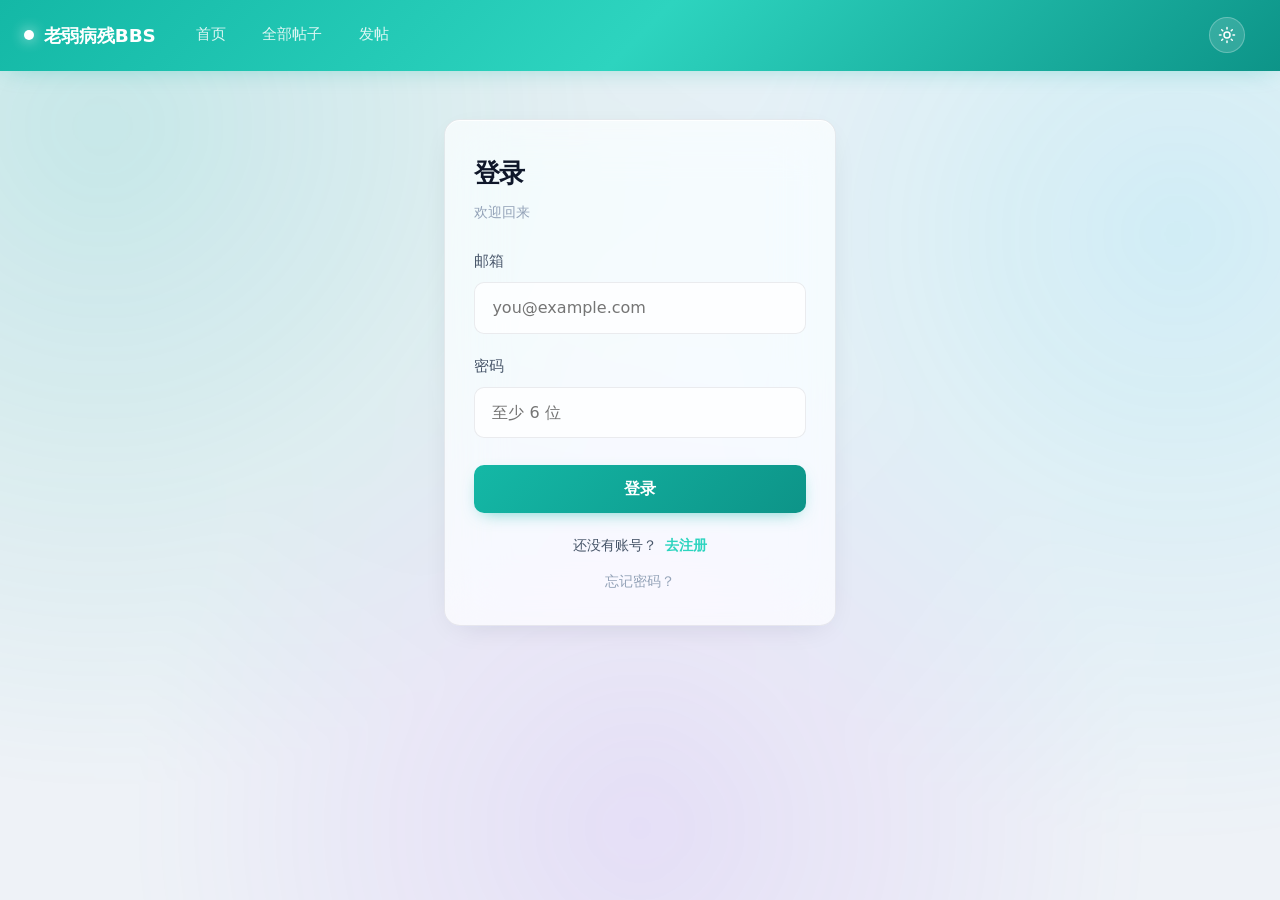
==== commit 1c548070: "Add files via upload" ====
--- a/admin-entry.html
+++ b/admin-entry.html
@@ -6,6 +6,7 @@
 <meta name="robots" content="noindex, nofollow">
 <title>·</title>
 <link rel="stylesheet" href="assets/style.css">
+<script src="assets/lib/supabase-umd.js"></script>
 <script>
   (function () {
     try {
--- a/assets/style.css
+++ b/assets/style.css
@@ -2564,6 +2564,7 @@
   }
   html { scroll-behavior: auto; }
 }
+
 /* ============================================================
    分页组件
    ============================================================ */
@@ -2741,11 +2742,11 @@
   .pagination { gap: 0.3rem; padding: 0.7rem 0.5rem; }
   .page-btn { min-width: 36px; height: 36px; padding: 0 0.6rem; font-size: 0.85rem; }
 }
+
 /* ============================================================
    移动端：汉堡按钮 + 侧边栏
    ============================================================ */
 
-/* 汉堡按钮（默认隐藏） */
 .mobile-menu-btn {
   display: none;
   width: 40px;
@@ -2765,7 +2766,6 @@
 .mobile-menu-btn:active { transform: scale(0.94); }
 .mobile-menu-btn svg { width: 20px; height: 20px; stroke: currentColor; }
 
-/* 侧边栏遮罩 */
 .mobile-sidebar-mask {
   position: fixed;
   inset: 0;
@@ -2782,7 +2782,6 @@
   visibility: visible;
 }
 
-/* 侧边栏 */
 .mobile-sidebar {
   position: fixed;
   top: 0;
@@ -2804,7 +2803,6 @@
 }
 .mobile-sidebar.open { transform: translateX(0); }
 
-/* 侧边栏头部：用户信息 */
 .mobile-sidebar-head {
   display: flex;
   align-items: center;
@@ -2885,7 +2883,6 @@
 }
 .ms-close svg { width: 16px; height: 16px; stroke: currentColor; }
 
-/* 侧边栏内容 */
 .mobile-sidebar-body {
   flex: 1;
   overflow-y: auto;
@@ -2961,7 +2958,6 @@
   color: var(--primary-light);
 }
 
-/* 签到按钮状态 */
 .ms-signin.signed .ms-hint {
   color: #86efac;
   background: rgba(34, 197, 94, 0.12);
@@ -2977,7 +2973,6 @@
   border-color: transparent;
 }
 
-/* 退出 */
 .ms-logout { color: #f87171; }
 .ms-logout:hover {
   background: rgba(239, 68, 68, 0.08);
@@ -2985,7 +2980,6 @@
   color: #f87171;
 }
 
-/* 分隔线 */
 .ms-divider {
   height: 1px;
   background: var(--border);
@@ -2996,10 +2990,8 @@
    移动端媒体查询：隐藏统计球、侧栏，显示汉堡
    ============================================================ */
 @media (max-width: 800px) {
-  /* 隐藏统计面板 */
   .stats-panel { display: none; }
 
-  /* 三栏布局收成单栏，隐藏左右侧栏 */
   .layout {
     grid-template-columns: 1fr;
     gap: 0;
@@ -3007,7 +2999,6 @@
   .col-left,
   .col-right { display: none; }
 
-  /* 顶部 header 精简 */
   .header-inner {
     padding: 0.7rem 1rem;
     gap: 0.6rem;
@@ -3027,10 +3018,8 @@
     text-overflow: ellipsis;
   }
 
-  /* 导航隐藏 */
   .main-nav { display: none; }
 
-  /* 搜索框拉满中间空间 */
   .header-search {
     flex: 1 1 auto;
     width: auto;
@@ -3042,15 +3031,12 @@
   .header-search:focus-within { width: auto; }
   .header-search input { font-size: 0.88rem; }
 
-  /* 桌面端的主题按钮和用户菜单隐藏（已进侧边栏） */
   .header-actions { display: none; }
 
-  /* 页面内边距收紧 */
   .page {
     padding: 1rem 0.9rem 2rem;
   }
 
-  /* 板块卡片在移动端更紧凑 */
   .boards-home-grid { gap: 0.8rem; }
   .board-home-card { padding: 1.1rem 1.2rem; border-radius: 16px; }
   .board-home-icon { width: 48px; height: 48px; font-size: 1.4rem; border-radius: 14px; }
@@ -3059,12 +3045,10 @@
   .board-home-count-num { font-size: 1.2rem; }
   .board-home-post-title { font-size: 0.85rem; }
 
-  /* 页头紧凑 */
   .page-section-head { margin-bottom: 0.8rem; }
   .page-section-head h2 { font-size: 1.05rem; }
   .page-section-head .sub { font-size: 0.75rem; }
 
-  /* 底部 footer 紧凑 */
   footer {
     padding: 1.5rem 1rem;
     font-size: 0.78rem;
@@ -3072,7 +3056,6 @@
   }
 }
 
-/* 超窄屏 */
 @media (max-width: 360px) {
   .mobile-sidebar { width: 88vw; }
   .header-inner { padding: 0.6rem 0.8rem; gap: 0.5rem; }
@@ -3080,7 +3063,6 @@
   .header-search { height: 34px; padding: 0 0.6rem; }
 }
 
-/* 桌面端隐藏侧边栏相关（保险） */
 @media (min-width: 801px) {
   .mobile-sidebar,
   .mobile-sidebar-mask,
@@ -3088,11 +3070,10 @@
     display: none !important;
   }
 }
+
 /* ============================================================
-   手机端修复：顶部保留搜索框 + 侧边栏加全部帖子入口
+   手机端修复：顶部保留搜索框
    ============================================================ */
-
-/* 覆盖旧的隐藏规则，让搜索框在手机上显示 */
 @media (max-width: 800px) {
   .header-search {
     display: flex !important;
@@ -3107,7 +3088,6 @@
   .header-search input::placeholder { font-size: 0.85rem; }
 }
 
-/* 超窄屏进一步压缩，不隐藏 */
 @media (max-width: 520px) {
   .header-search {
     display: flex !important;
@@ -3125,6 +3105,7 @@
   .brand-name { max-width: 72px; }
   .header-search input::placeholder { color: transparent; }
 }
+
 /* ============================================================
    头像链接 & 头像图片
    ============================================================ */
@@ -3253,12 +3234,11 @@
   white-space: nowrap;
   color: inherit;
 }
+
 /* ============================================================
    个人主页 — 移动端适配
    ============================================================ */
-
 @media (max-width: 800px) {
-  /* 个人资料卡：垂直布局 */
   .profile-hero {
     flex-direction: column;
     align-items: center;
@@ -3291,7 +3271,6 @@
     margin-bottom: 0.9rem;
   }
 
-  /* 统计：两列网格 */
   .profile-stats {
     display: grid;
     grid-template-columns: repeat(2, 1fr);
@@ -3313,7 +3292,6 @@
     margin-top: 0.2rem;
   }
 
-  /* Tab：可横向滚动 */
   .profile-tabs {
     padding: 0.35rem;
     gap: 0.25rem;
@@ -3328,7 +3306,6 @@
     flex-shrink: 0;
   }
 
-  /* 滚木收支条目：纵向堆叠 */
   .tip-item {
     flex-direction: column;
     align-items: flex-start;
@@ -3404,7 +3381,6 @@
     font-size: 0.92rem;
   }
 
-  /* 头像编辑按钮在移动端常显（因为没有 hover） */
   .profile-avatar-wrap.editable .avatar-edit-overlay {
     opacity: 1;
     background: linear-gradient(to top, rgba(0,0,0,0.55), transparent 60%);
@@ -3417,7 +3393,6 @@
     right: 6px;
   }
 
-  /* 昵称编辑图标按钮放大一点，好点 */
   .icon-btn {
     width: 34px;
     height: 34px;
@@ -3427,6 +3402,7 @@
     height: 16px;
   }
 }
+
 /* ============================================================
    登录 / 注册页
    ============================================================ */
@@ -3466,6 +3442,20 @@
 .auth-switch a {
   font-weight: 600;
   margin-left: 0.2rem;
+}
+
+/* ============ 忘记密码链接 ============ */
+.forgot-link-wrap {
+  text-align: center;
+  margin-top: 0.8rem;
+  font-size: 0.86rem;
+}
+.forgot-link-wrap a {
+  color: var(--text-muted);
+  transition: color 0.25s;
+}
+.forgot-link-wrap a:hover {
+  color: var(--primary-light);
 }
 
 /* ============================================================
@@ -3570,9 +3560,6 @@
   transition: color 0.25s;
 }
 
-/* ============================================================
-   移动端
-   ============================================================ */
 @media (max-width: 520px) {
   .auth-card {
     padding: 1.6rem 1.3rem;
@@ -3590,4 +3577,558 @@
   .verify-desc { font-size: 0.88rem; }
   .verify-tips { padding: 0.85rem 1rem; }
   .verify-tip-item { font-size: 0.8rem; }
+}
+
+/* ============================================================
+   OTP 验证码输入框（注册 + 重置密码共用）
+   ============================================================ */
+.otp-input-wrap {
+  display: flex;
+  justify-content: center;
+  margin: 1.5rem 0;
+}
+
+#otp-input,
+#reset-otp-input {
+  width: 260px;
+  padding: 1rem;
+  font-size: 2.5rem;
+  font-weight: 800;
+  text-align: center;
+  letter-spacing: 12px;
+  font-family: 'Courier New', ui-monospace, monospace;
+  background: var(--input-bg);
+  border: 2px solid var(--border);
+  border-radius: 16px;
+  color: var(--text-strong);
+  outline: none;
+  transition: all 0.3s var(--ease);
+}
+
+#otp-input::placeholder,
+#reset-otp-input::placeholder {
+  color: var(--text-muted);
+  opacity: 0.3;
+  letter-spacing: 8px;
+}
+
+#otp-input:focus,
+#reset-otp-input:focus {
+  border-color: var(--primary);
+  box-shadow: 0 0 0 4px rgba(20, 184, 166, 0.15);
+  background: var(--card-bg-hover);
+}
+
+@media (max-width: 520px) {
+  #otp-input,
+  #reset-otp-input {
+    width: 220px;
+    font-size: 2rem;
+    padding: 0.8rem;
+    letter-spacing: 10px;
+  }
+}
+
+/* ============================================================
+   移动端 App 化终极修复版（覆盖所有旧规则）
+   ============================================================ */
+
+.mobile-top-nav, .mobile-bottom-bar {
+  display: none;
+}
+
+@media (max-width: 800px) {
+
+  /* ========== 顶部板块导航 ========== */
+  .mobile-top-nav {
+    display: flex !important;
+    position: sticky;
+    top: 0;
+    z-index: 1000;
+    width: 100%;
+    background: var(--bg-soft) !important;
+    border-bottom: 1px solid var(--border);
+    padding: 0 10px;
+    overflow-x: auto;
+    white-space: nowrap;
+    -webkit-overflow-scrolling: touch;
+  }
+  .mobile-top-nav::-webkit-scrollbar { display: none; }
+  .mobile-top-nav a {
+    display: inline-block;
+    flex-shrink: 0;
+    padding: 14px 16px;
+    color: var(--text-dim);
+    font-size: 0.95rem;
+    font-weight: 600;
+    text-decoration: none;
+  }
+  .mobile-top-nav a.active, .mobile-top-nav a:hover {
+    color: var(--primary-light);
+    border-bottom: 2px solid var(--primary-light);
+  }
+  .mobile-signin-btn {
+    flex-shrink: 0;
+    margin: 8px 0 8px 8px;
+    padding: 0 14px;
+    height: 36px;
+    background: rgba(20, 184, 166, 0.1);
+    color: var(--primary-light);
+    border: 1px solid rgba(20, 184, 166, 0.3);
+    border-radius: 999px;
+    font-size: 0.85rem;
+    font-weight: 600;
+  }
+  .mobile-signin-btn.signed {
+    background: rgba(34, 197, 94, 0.1);
+    color: #86efac;
+    border-color: rgba(34, 197, 94, 0.3);
+  }
+
+  /* ========== 底部导航栏 ========== */
+  .mobile-bottom-bar {
+    display: flex !important;
+    position: fixed;
+    bottom: 0; left: 0; right: 0;
+    height: 60px;
+    background: var(--bg-soft) !important;
+    border-top: 1px solid var(--border);
+    z-index: 1000;
+    justify-content: space-around;
+    align-items: center;
+    box-shadow: 0 -2px 10px rgba(0,0,0,0.1);
+  }
+  .mb-item {
+    display: flex;
+    flex-direction: column;
+    align-items: center;
+    justify-content: center;
+    color: var(--text-muted);
+    text-decoration: none;
+    font-size: 0.7rem;
+    flex: 1;
+    height: 100%;
+    position: relative;
+  }
+  .mb-item svg {
+    width: 22px;
+    height: 22px;
+    margin-bottom: 2px;
+    stroke: currentColor;
+  }
+  .mb-item.active { color: var(--primary-light); }
+
+  /* 中间发布按钮凸起 */
+  .mb-center {
+    position: relative;
+    transform: translateY(-12px);
+  }
+  .mb-plus {
+    width: 48px;
+    height: 48px;
+    background: linear-gradient(135deg, var(--primary), var(--primary-dark));
+    color: #fff;
+    border-radius: 50%;
+    display: flex;
+    align-items: center;
+    justify-content: center;
+    font-size: 28px;
+    font-weight: 300;
+    box-shadow: 0 4px 12px rgba(20, 184, 166, 0.5);
+    border: 3px solid var(--bg-soft);
+  }
+  .mb-center span {
+    margin-top: 2px;
+    color: var(--text-muted);
+    font-size: 0.7rem;
+  }
+
+  /* ========== 性能优化与旧桌面结构隐藏 ========== */
+  * {
+    backdrop-filter: none !important;
+    -webkit-backdrop-filter: none !important;
+  }
+  .card, .main-header, .tip-modal, .announcement-modal {
+    background: var(--bg-soft) !important;
+    box-shadow: 0 2px 8px rgba(0,0,0,0.1) !important;
+    border-radius: 12px !important;
+    transition: none !important;
+  }
+  .card::before, .card::after, .post-card::after, .link-card::after {
+    display: none !important;
+  }
+  .main-header {
+    background: var(--bg-soft) !important;
+    border-bottom: 1px solid var(--border);
+    box-shadow: none !important;
+  }
+  .header-search, .main-nav { display: none !important; }
+  .stats-panel, .col-left, .col-right, footer { display: none !important; }
+  .layout { grid-template-columns: 1fr !important; gap: 0 !important; }
+
+  /* 页面底部留白，防止被底部导航遮挡 */
+  .page {
+    padding: 12px 10px 85px 10px !important;
+  }
+
+  /* ========== 首页卡片流紧凑优化 ========== */
+  .post-card {
+    margin-bottom: 8px !important;
+    padding: 12px 14px !important;
+  }
+  .post-card h3 {
+    font-size: 1rem !important;
+    margin-bottom: 6px !important;
+  }
+  .post-card .card-body {
+    font-size: 0.85rem !important;
+    display: -webkit-box;
+    -webkit-line-clamp: 2;
+    -webkit-box-orient: vertical;
+    overflow: hidden;
+  }
+  .post-card .card-foot {
+    margin-top: 8px !important;
+    padding-top: 6px !important;
+    font-size: 0.75rem !important;
+  }
+
+  .boards-home-grid { grid-template-columns: 1fr !important; gap: 10px !important; }
+  .board-home-card { padding: 14px !important; }
+  .board-home-icon {
+    width: 44px !important;
+    height: 44px !important;
+    font-size: 1.3rem !important;
+    border-radius: 12px !important;
+  }
+  .board-home-name { font-size: 1.1rem !important; }
+
+  /* 移动端侧边栏兼容 */
+  .mobile-sidebar, .mobile-sidebar-mask { display: block !important; }
+  .mobile-menu-btn { display: flex !important; }
+}
+
+/* ============================================================
+   账号设置弹窗
+   ============================================================ */
+.settings-modal-mask {
+  position: fixed;
+  inset: 0;
+  z-index: 99999;
+  background: rgba(0, 0, 0, 0.72);
+  backdrop-filter: blur(6px);
+  -webkit-backdrop-filter: blur(6px);
+  display: flex;
+  align-items: center;
+  justify-content: center;
+  padding: 1.5rem;
+  animation: fadeIn 0.25s ease;
+}
+
+.settings-modal {
+  width: 100%;
+  max-width: 420px;
+  max-height: 90vh;
+  overflow-y: auto;
+  background: var(--card-bg);
+  backdrop-filter: blur(30px) saturate(180%);
+  -webkit-backdrop-filter: blur(30px) saturate(180%);
+  border: 1px solid var(--border);
+  border-radius: 20px;
+  padding: 1.5rem 1.6rem;
+  box-shadow: 0 30px 80px -20px rgba(0, 0, 0, 0.85);
+  animation: modalIn 0.3s var(--ease);
+}
+
+.settings-head {
+  display: flex;
+  justify-content: space-between;
+  align-items: center;
+  margin-bottom: 1.2rem;
+}
+.settings-head h3 {
+  font-size: 1.15rem;
+  font-weight: 800;
+  color: var(--text-strong);
+  margin: 0;
+}
+.settings-close {
+  width: 32px;
+  height: 32px;
+  border-radius: 50%;
+  border: 1px solid var(--border);
+  background: var(--card-bg);
+  color: var(--text-dim);
+  display: flex;
+  align-items: center;
+  justify-content: center;
+  cursor: pointer;
+  padding: 0;
+  transition: all 0.25s var(--ease);
+}
+.settings-close:hover {
+  background: var(--card-bg-hover);
+  color: var(--text-strong);
+  transform: rotate(90deg);
+}
+.settings-close svg { width: 15px; height: 15px; stroke: currentColor; }
+
+.settings-item {
+  display: flex;
+  align-items: center;
+  gap: 0.8rem;
+  width: 100%;
+  padding: 0.9rem 1rem;
+  margin-bottom: 0.5rem;
+  background: var(--card-bg);
+  border: 1px solid var(--border);
+  border-radius: 12px;
+  cursor: pointer;
+  text-align: left;
+  font-family: inherit;
+  transition: all 0.25s var(--ease);
+}
+.settings-item:hover {
+  background: var(--card-bg-hover);
+  border-color: var(--border-hover);
+  transform: translateX(3px);
+}
+.settings-item.danger:hover {
+  border-color: rgba(239, 68, 68, 0.5);
+  background: rgba(239, 68, 68, 0.06);
+}
+.settings-item-icon {
+  font-size: 1.4rem;
+  flex-shrink: 0;
+  width: 32px;
+  text-align: center;
+}
+.settings-item-body {
+  flex: 1;
+  min-width: 0;
+}
+.settings-item-title {
+  font-size: 0.95rem;
+  font-weight: 700;
+  color: var(--text-strong);
+  margin-bottom: 0.15rem;
+}
+.settings-item.danger .settings-item-title { color: #f87171; }
+.settings-item-desc {
+  font-size: 0.78rem;
+  color: var(--text-muted);
+  line-height: 1.4;
+}
+.settings-item-arrow {
+  font-size: 1rem;
+  color: var(--text-muted);
+  flex-shrink: 0;
+  transition: transform 0.25s var(--ease);
+}
+.settings-item:hover .settings-item-arrow {
+  transform: translateX(3px);
+  color: var(--primary-light);
+}
+.settings-item.danger:hover .settings-item-arrow { color: #f87171; }
+
+.settings-back {
+  background: transparent;
+  border: none;
+  color: var(--text-dim);
+  font-family: inherit;
+  font-size: 0.88rem;
+  cursor: pointer;
+  padding: 0;
+  margin-bottom: 1rem;
+  transition: color 0.25s;
+}
+.settings-back:hover { color: var(--primary-light); }
+
+.settings-warning {
+  padding: 0.9rem 1rem;
+  margin-bottom: 1rem;
+  background: rgba(239, 68, 68, 0.08);
+  border: 1px solid rgba(239, 68, 68, 0.3);
+  border-radius: 10px;
+  font-size: 0.85rem;
+  color: #fca5a5;
+  line-height: 1.6;
+}
+[data-theme="light"] .settings-warning {
+  color: #b91c1c;
+  background: rgba(239, 68, 68, 0.06);
+}
+
+.btn-danger {
+  background: linear-gradient(135deg, #ef4444, #dc2626);
+  color: #fff;
+  box-shadow: 0 6px 18px -8px rgba(239, 68, 68, 0.7);
+}
+.btn-danger:hover:not(:disabled) {
+  transform: translateY(-2px);
+  box-shadow: 0 12px 26px -8px rgba(239, 68, 68, 0.9);
+  color: #fff;
+}
+
+@media (max-width: 520px) {
+  .settings-modal {
+    padding: 1.2rem 1.2rem;
+    border-radius: 16px;
+  }
+  .settings-head h3 { font-size: 1.05rem; }
+  .settings-item { padding: 0.8rem 0.9rem; }
+  .settings-item-icon { font-size: 1.2rem; width: 26px; }
+}
+/* ============================================================
+   修复：手机端顶部空白
+   ============================================================ */
+@media (max-width: 800px) {
+  /* 1. header 不再 sticky，避免和 mobile-top-nav 抢顶部位置 */
+  .main-header {
+    position: relative !important;
+    background: var(--bg-soft) !important;
+    border: none !important;
+    box-shadow: none !important;
+    padding: 0 !important;
+  }
+
+  /* 2. 压缩 header 内部，只留汉堡按钮 + 品牌名 */
+  .header-inner {
+    padding: 0.55rem 0.9rem !important;
+    gap: 0.5rem !important;
+    min-height: 0 !important;
+    align-items: center;
+  }
+
+  .mobile-menu-btn {
+    width: 36px !important;
+    height: 36px !important;
+  }
+  .mobile-menu-btn svg { width: 18px; height: 18px; }
+
+  .brand {
+    font-size: 0.95rem !important;
+  }
+  .brand::before {
+    width: 8px; height: 8px;
+  }
+
+  /* 3. mobile-top-nav 承担 sticky，紧贴 header 下方，无间隙 */
+  .mobile-top-nav {
+    position: sticky !important;
+    top: 0 !important;
+    z-index: 999 !important;
+    margin: 0 !important;
+    padding: 0 10px !important;
+    background: var(--bg-soft) !important;
+    border-top: 1px solid var(--border) !important;
+    border-bottom: 1px solid var(--border) !important;
+    box-shadow: none !important;
+  }
+
+  /* 4. 防止 body 有多余的上边距 */
+  body {
+    padding-top: 0 !important;
+    margin-top: 0 !important;
+  }
+}
+/* ============================================================
+   修复：手机端顶部空白
+   ============================================================ */
+@media (max-width: 800px) {
+  /* 1. header 不再 sticky，让 mobile-top-nav 当唯一的吸顶元素 */
+  .main-header {
+    position: relative !important;
+    top: auto !important;
+    background: var(--bg-soft) !important;
+    border: none !important;
+    box-shadow: none !important;
+    margin: 0 !important;
+    padding: 0 !important;
+  }
+
+  /* 2. 压缩 header-inner 高度，去掉多余空隙 */
+  .header-inner {
+    padding: 0.5rem 0.9rem !important;
+    gap: 0.5rem !important;
+    min-height: 0 !important;
+    margin: 0 !important;
+    align-items: center;
+  }
+
+  /* 3. mobile-top-nav 紧贴 header，无缝隙 */
+  .mobile-top-nav {
+    display: flex !important;
+    position: sticky !important;
+    top: 0 !important;
+    z-index: 999 !important;
+    margin: 0 !important;
+    padding: 0 10px !important;
+    background: var(--bg-soft) !important;
+    border-top: 1px solid var(--border) !important;
+    border-bottom: 1px solid var(--border) !important;
+    box-shadow: none !important;
+    min-height: 0 !important;
+  }
+
+  /* 4. body 不留上边距 */
+  body {
+    padding-top: 0 !important;
+    margin-top: 0 !important;
+  }
+}
+/* ============================================================
+   修复：手机端 header 保持彩色渐变，避免白底白字
+   ============================================================ */
+@media (max-width: 800px) {
+  /* header 用原来的渐变背景，不要改成白色 */
+  .main-header {
+    position: relative !important;
+    top: auto !important;
+    background: var(--header-bg) !important;
+    border: none !important;
+    box-shadow: 0 2px 12px -4px rgba(20, 184, 166, 0.35) !important;
+    margin: 0 !important;
+    padding: 0 !important;
+  }
+
+  /* header 内部紧凑 */
+  .header-inner {
+    padding: 0.55rem 0.9rem !important;
+    gap: 0.5rem !important;
+    min-height: 0 !important;
+    margin: 0 !important;
+    align-items: center;
+  }
+
+  /* 让品牌名和汉堡按钮在渐变上保持白色 */
+  .brand,
+  .brand-name {
+    color: #fff !important;
+  }
+  .mobile-menu-btn {
+    color: #fff !important;
+  }
+  .mobile-menu-btn svg {
+    stroke: #fff;
+  }
+
+  /* mobile-top-nav 紧贴 header 下方 */
+  .mobile-top-nav {
+    position: sticky !important;
+    top: 0 !important;
+    z-index: 999 !important;
+    margin: 0 !important;
+    padding: 0 10px !important;
+    background: var(--bg-soft) !important;
+    border-top: none !important;
+    border-bottom: 1px solid var(--border) !important;
+    box-shadow: none !important;
+    min-height: 0 !important;
+  }
+
+  body {
+    padding-top: 0 !important;
+    margin-top: 0 !important;
+  }
 }
